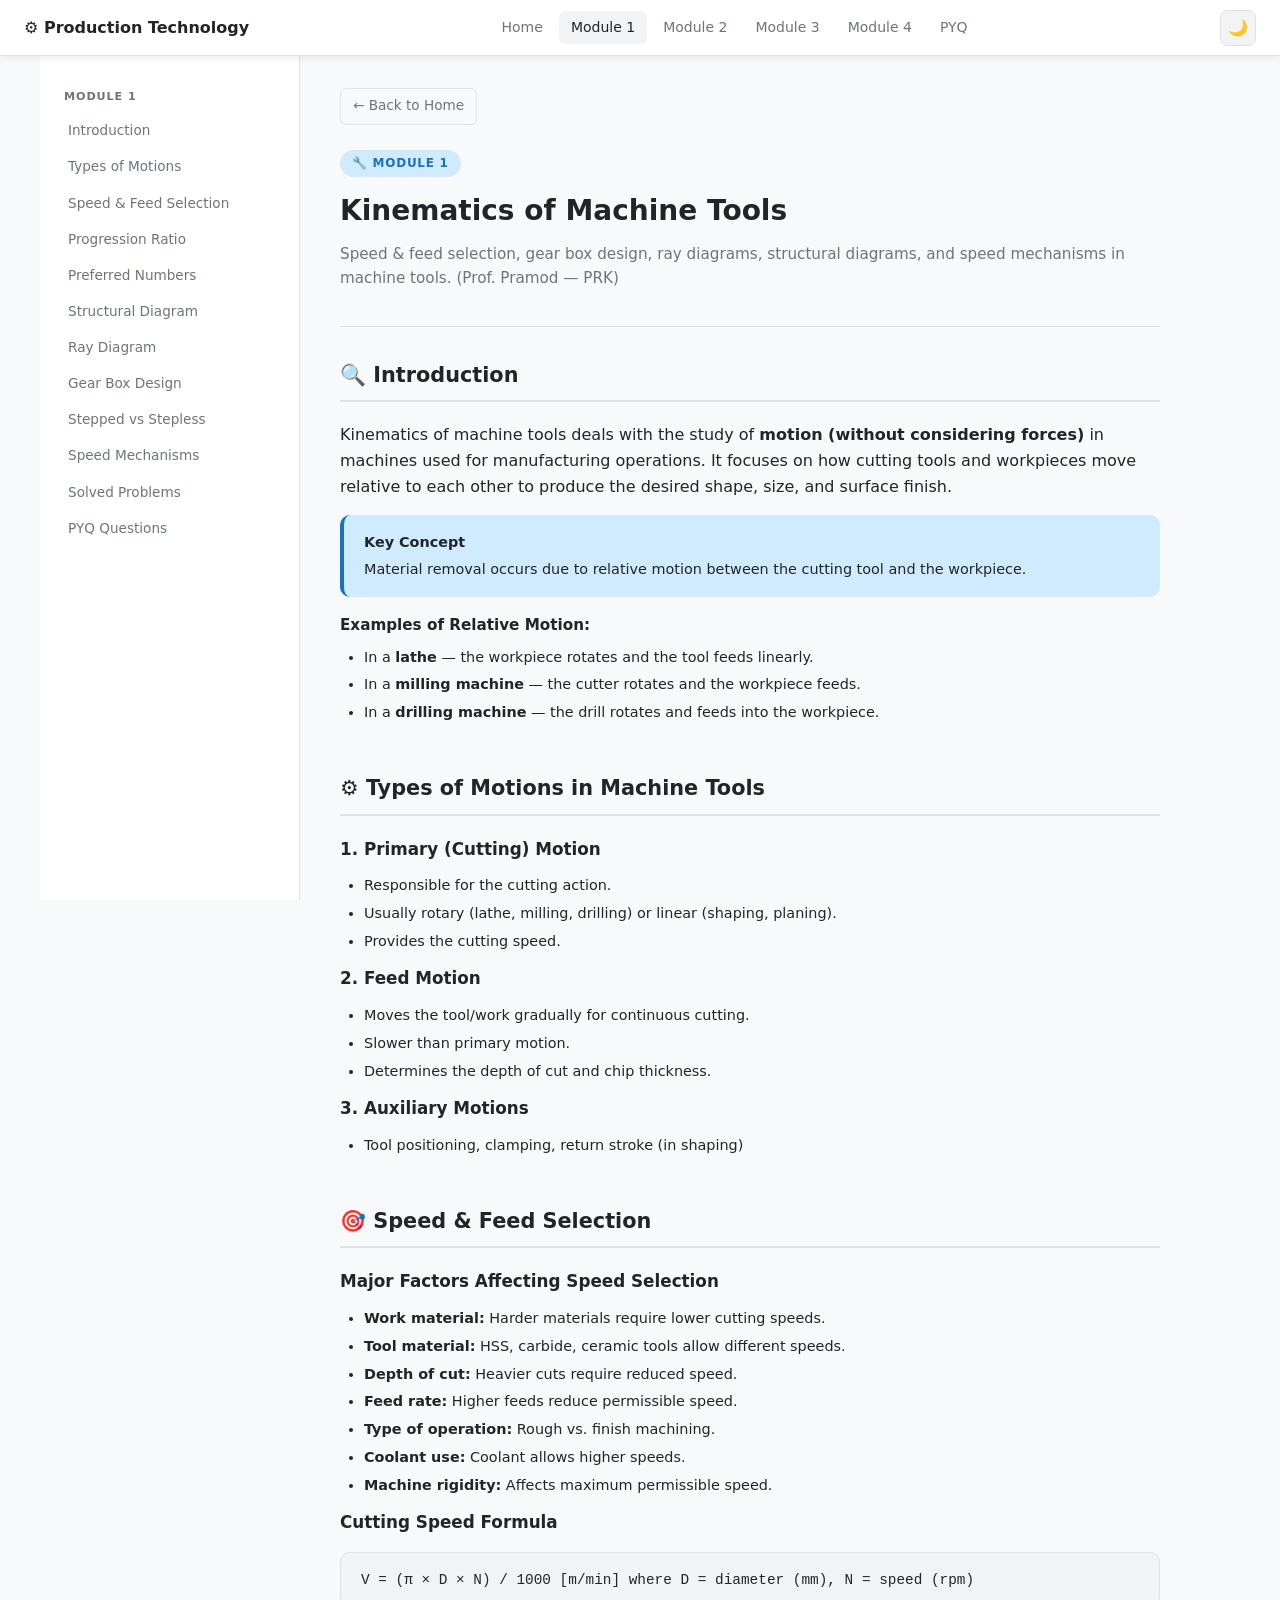
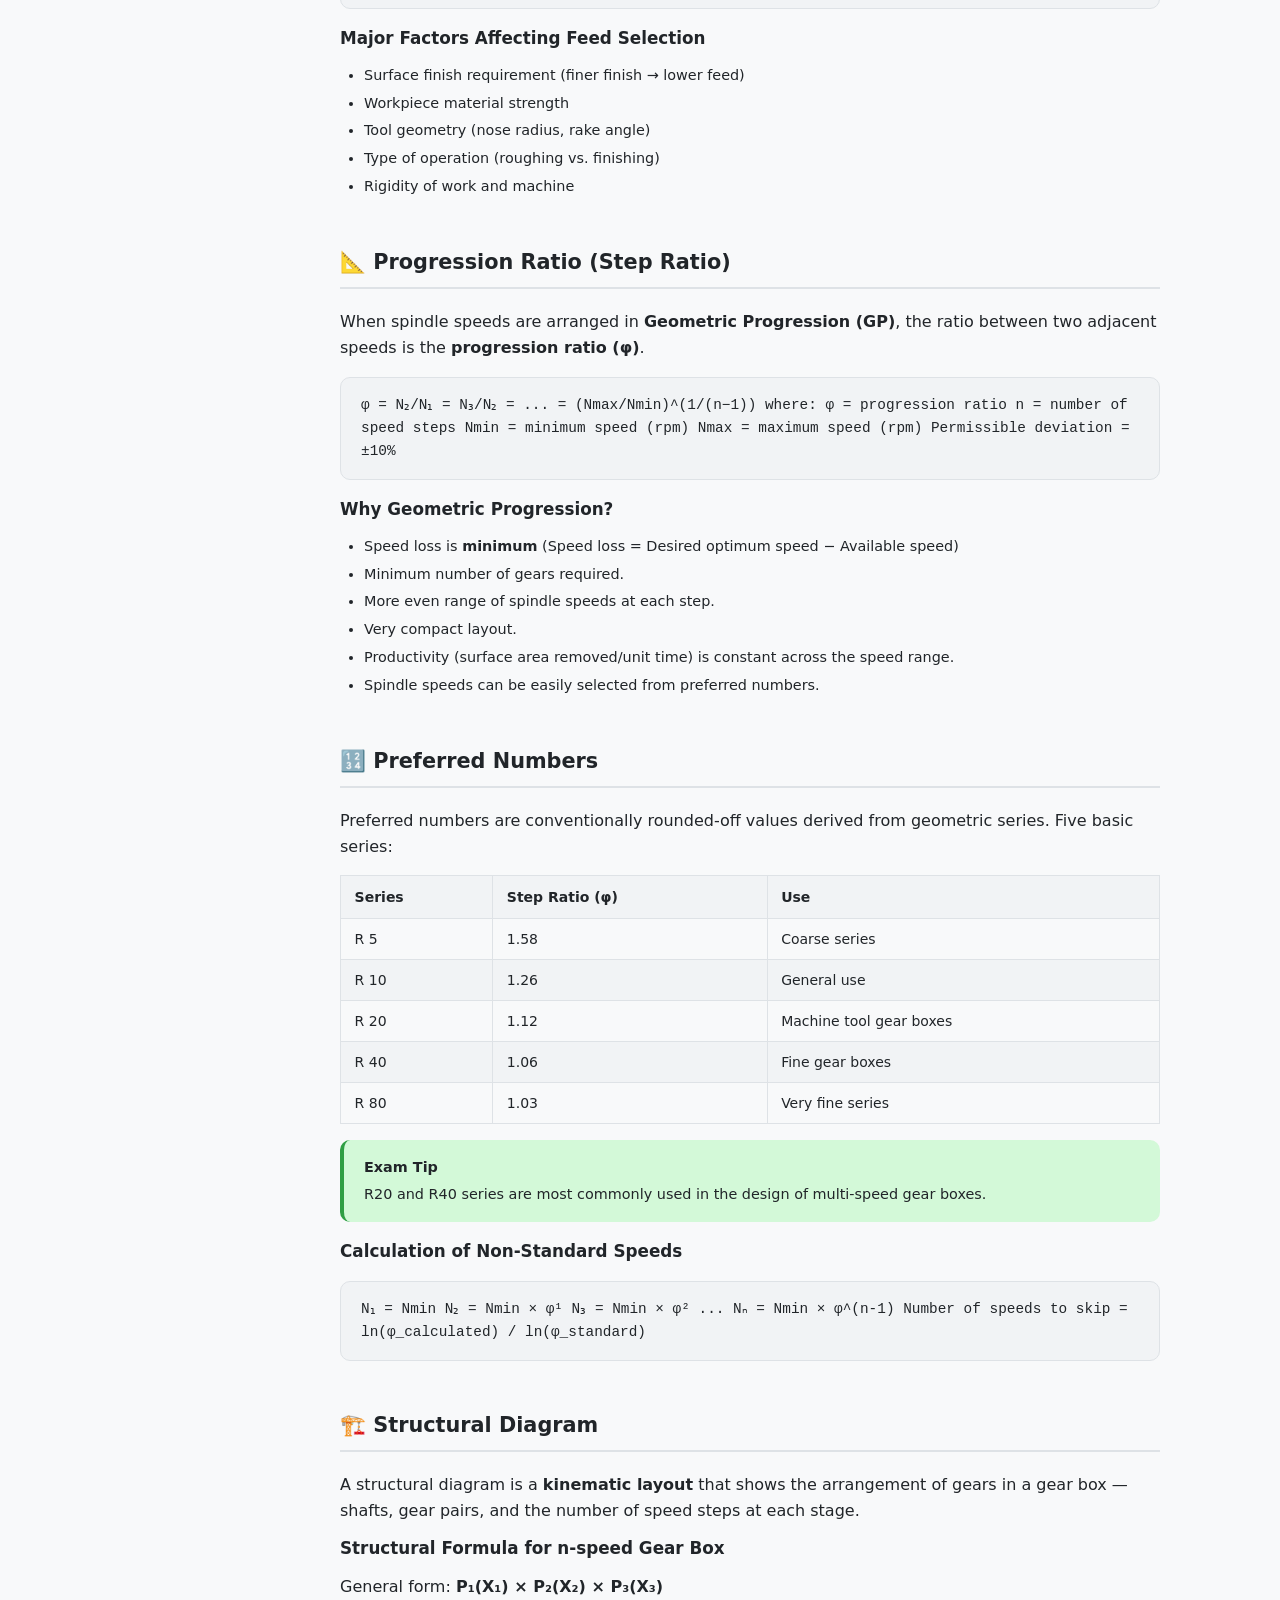
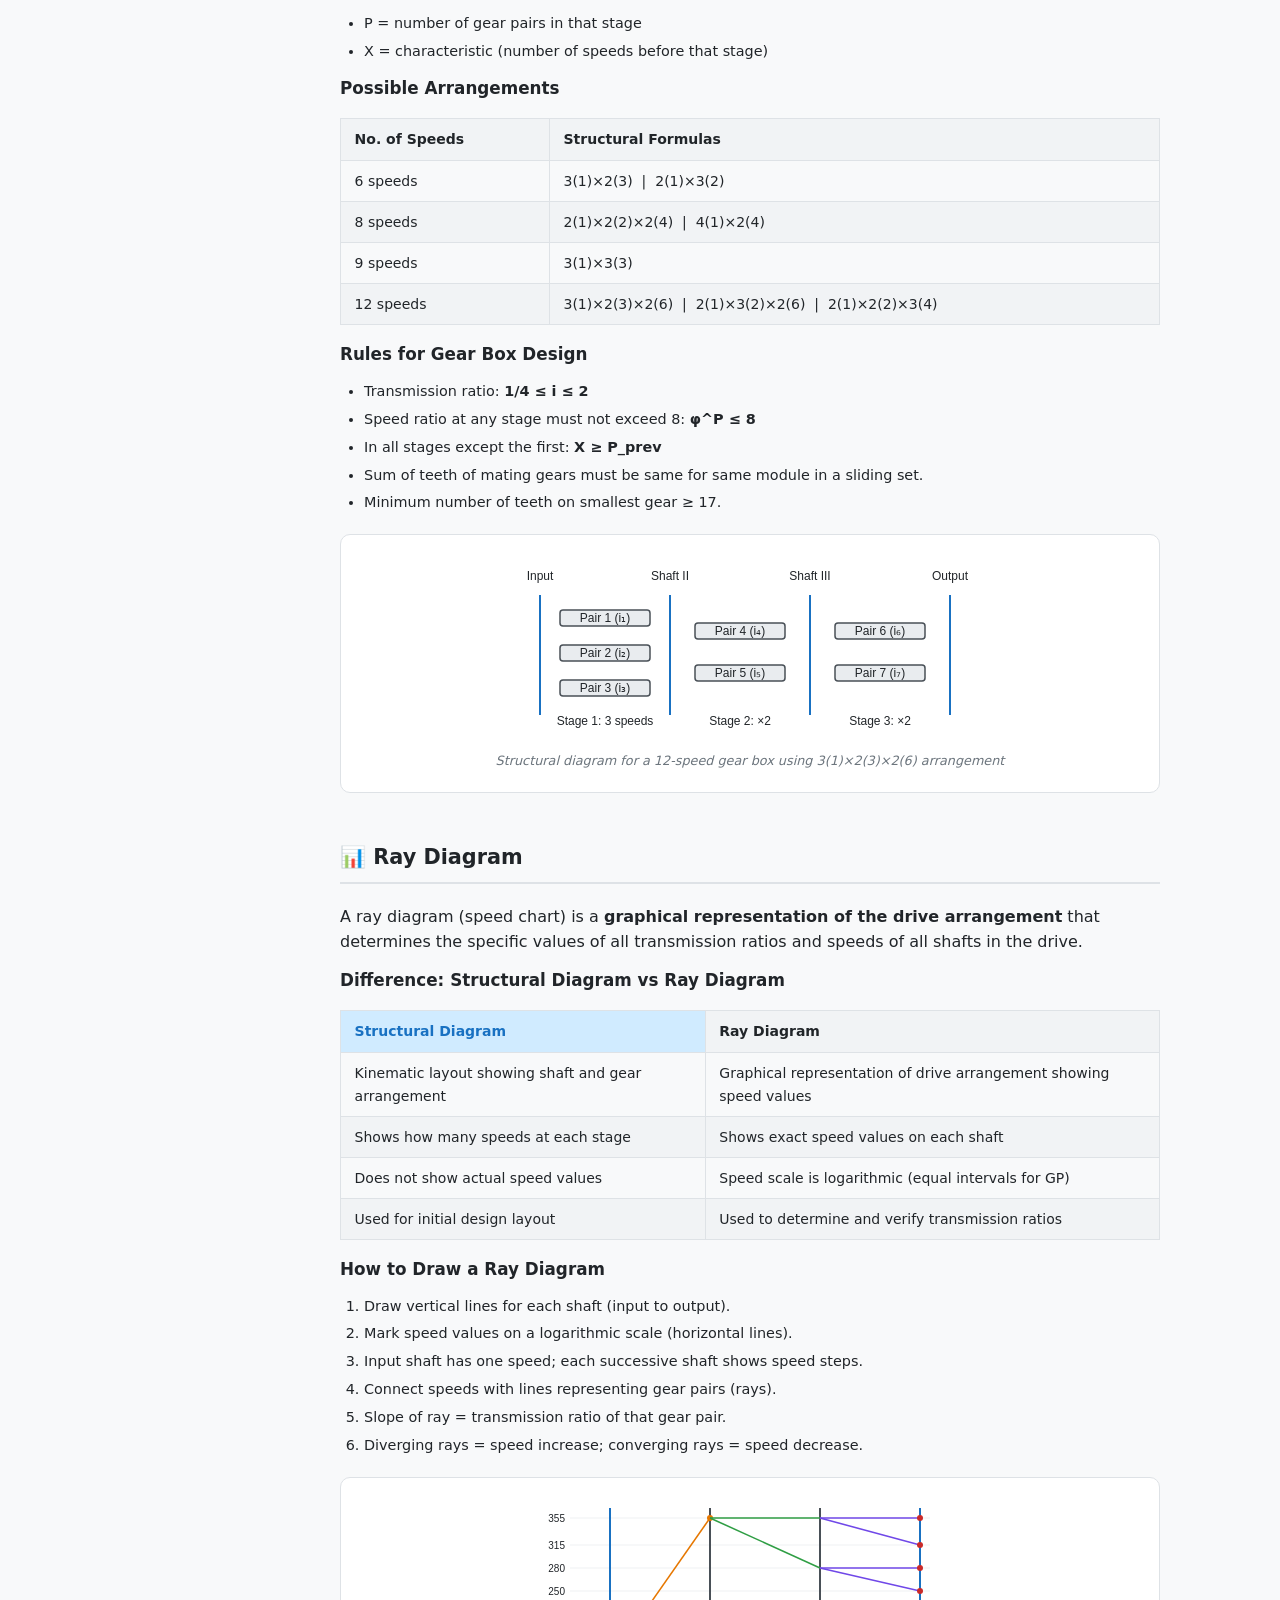
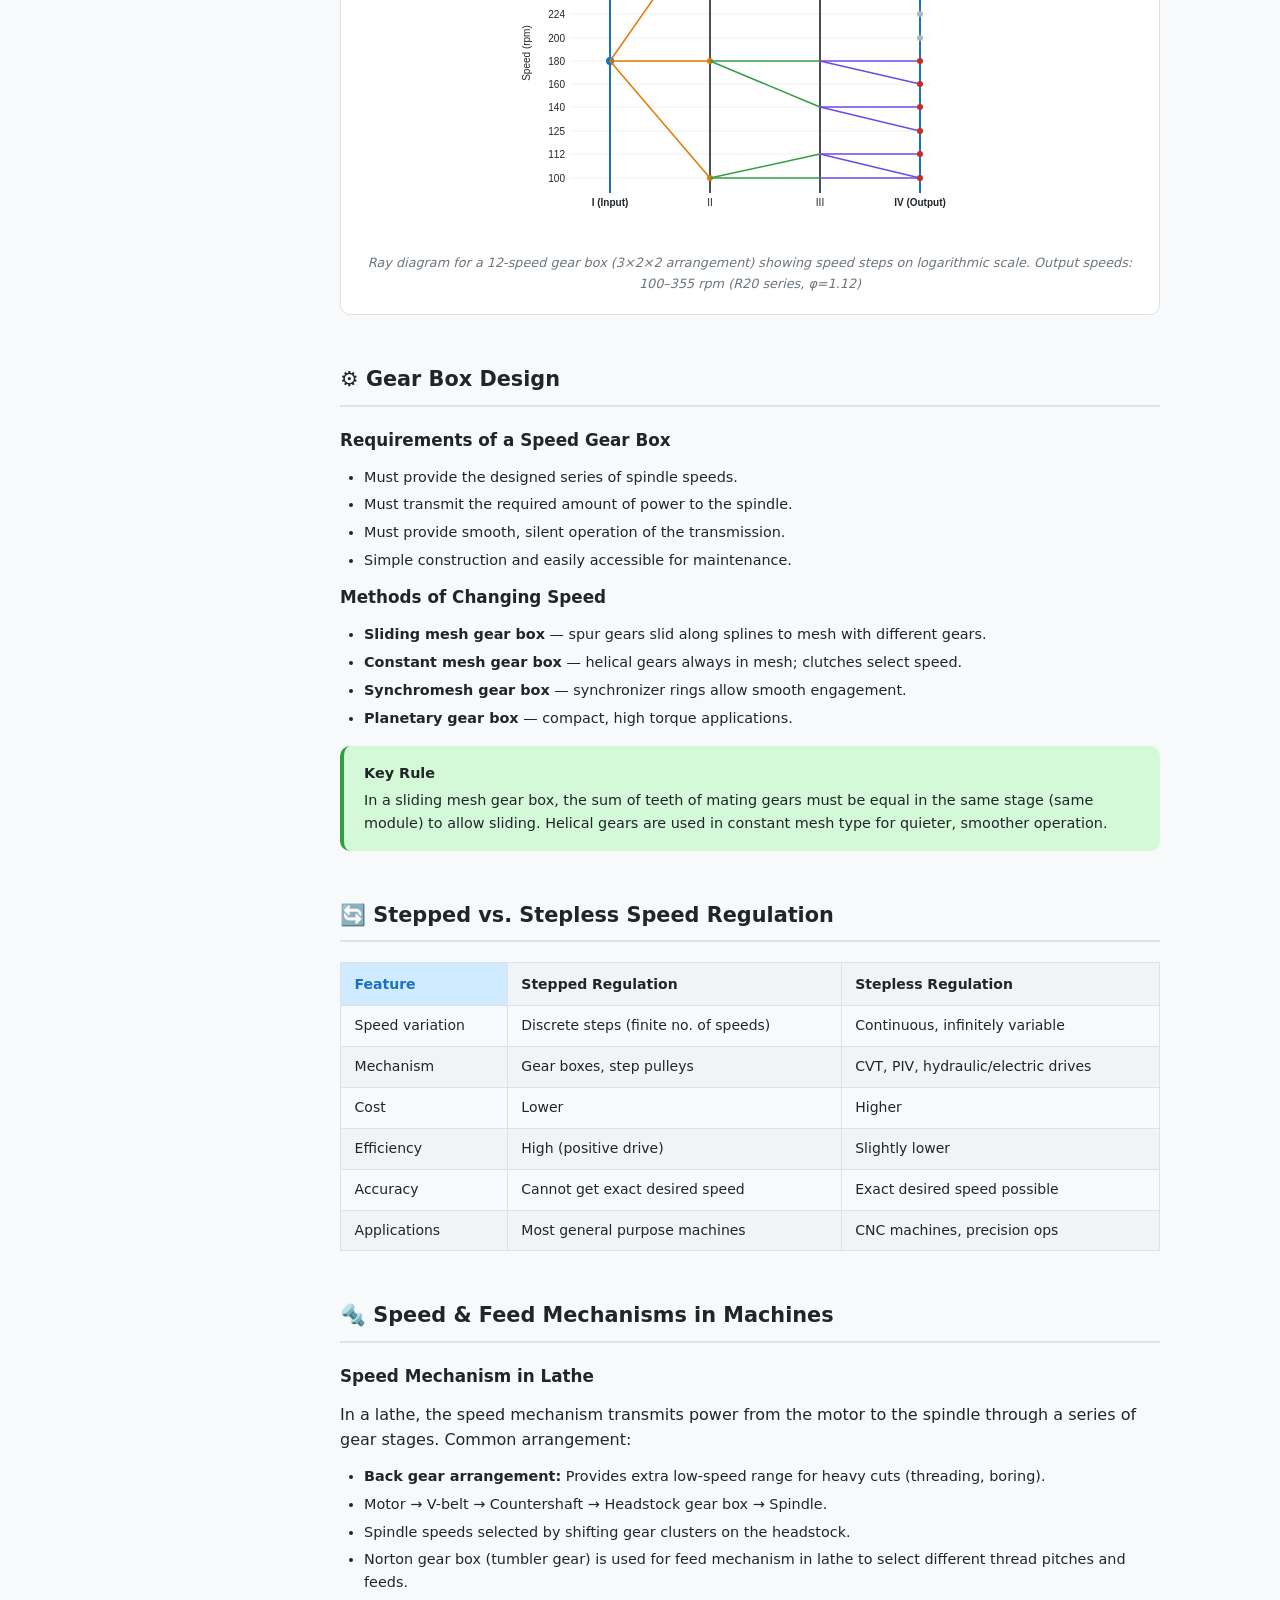
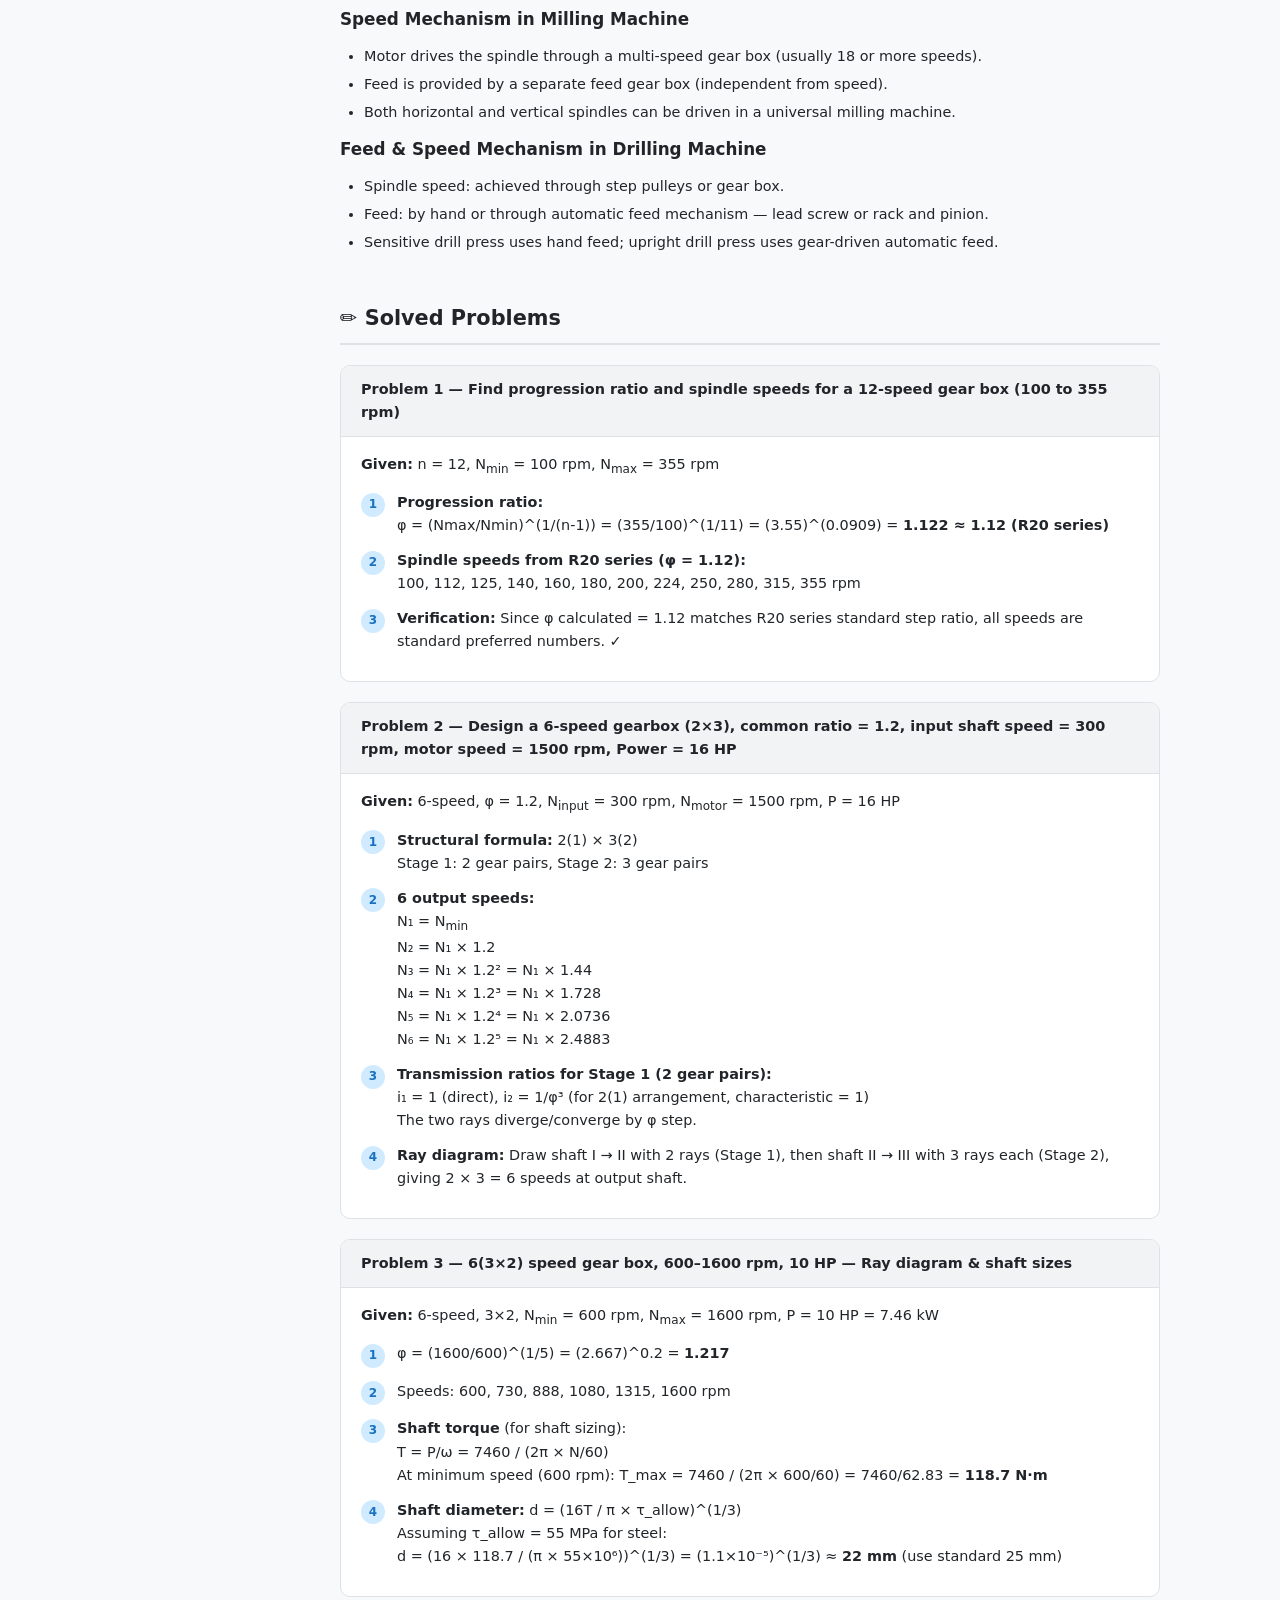
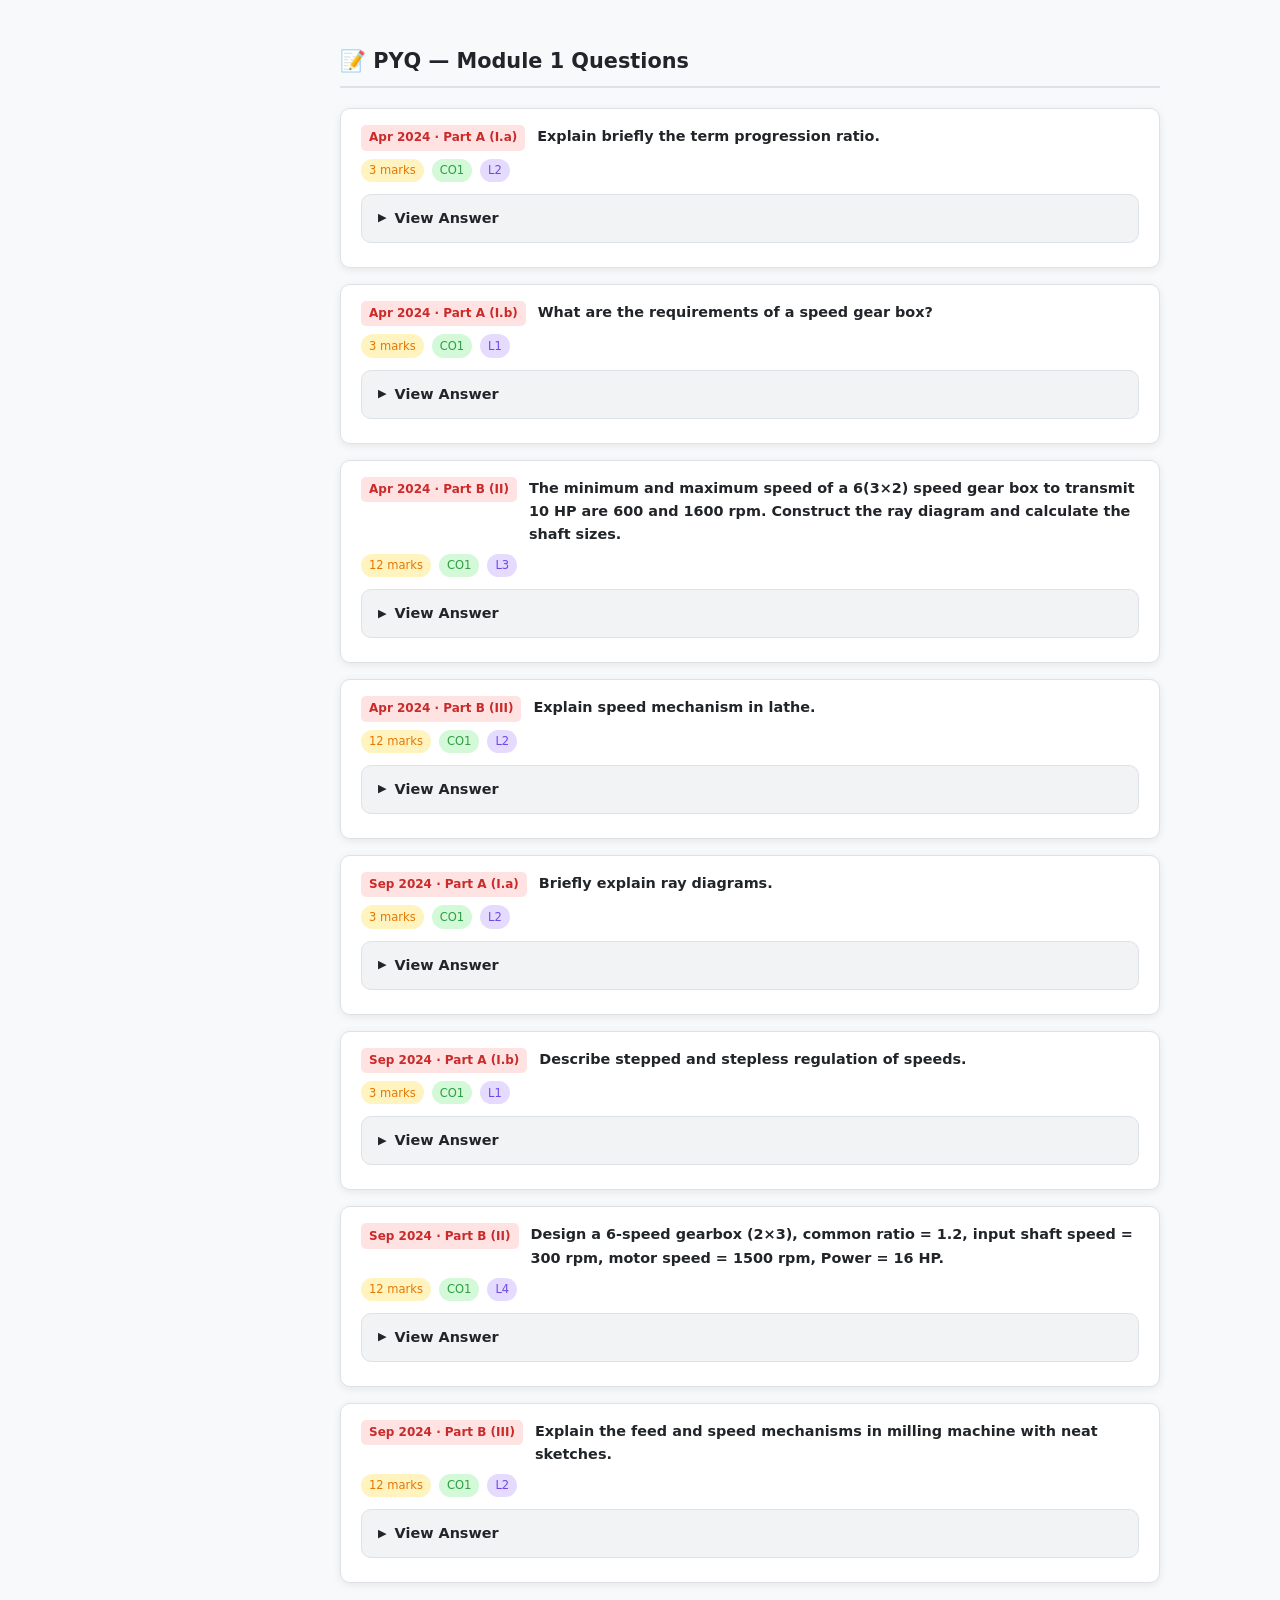
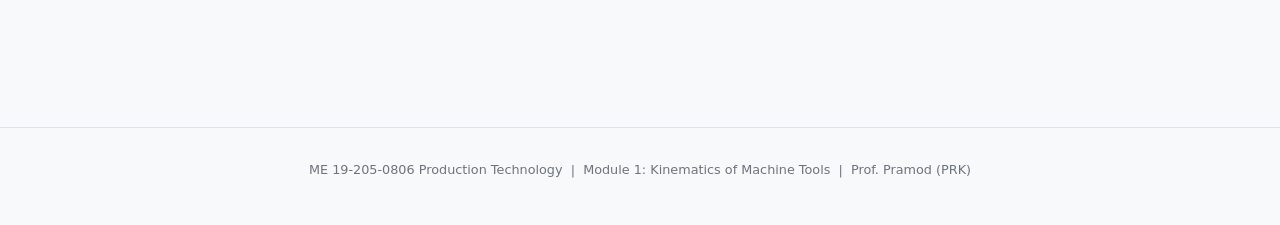
==== module1.html @ dffdad66 "Add Production Technology study website Static multi-page study website for ME 19-205-0806 (2019 Sch" ====
<!DOCTYPE html>
<html lang="en">
<head>
<meta charset="UTF-8">
<meta name="viewport" content="width=device-width, initial-scale=1.0">
<title>Module 1 — Kinematics of Machine Tools</title>
<link rel="stylesheet" href="style.css">
</head>
<body>
<nav class="topnav">
  <div class="topnav-brand">⚙️ Production Technology</div>
  <div class="topnav-links">
    <a href="index.html">Home</a>
    <a href="module1.html" class="active">Module 1</a>
    <a href="module2.html">Module 2</a>
    <a href="module3.html">Module 3</a>
    <a href="module4.html">Module 4</a>
    <a href="pyq.html">PYQ</a>
  </div>
  <button class="theme-btn" id="theme-btn">🌙</button>
</nav>

<div class="module-layout">
<nav class="sidebar">
  <div class="sidebar-section">
    <div class="sidebar-title">Module 1</div>
    <a href="#intro">Introduction</a>
    <a href="#motions">Types of Motions</a>
    <a href="#speed-feed">Speed & Feed Selection</a>
    <a href="#progression">Progression Ratio</a>
    <a href="#preferred-numbers">Preferred Numbers</a>
    <a href="#structural-diagram">Structural Diagram</a>
    <a href="#ray-diagram">Ray Diagram</a>
    <a href="#gearbox-design">Gear Box Design</a>
    <a href="#stepped-stepless">Stepped vs Stepless</a>
    <a href="#mechanisms">Speed Mechanisms</a>
    <a href="#solved">Solved Problems</a>
    <a href="#pyq">PYQ Questions</a>
  </div>
</nav>

<main class="content">
  <a href="index.html" class="back-btn">← Back to Home</a>

  <div class="page-header">
    <div class="module-badge mod1-badge">🔧 Module 1</div>
    <h1>Kinematics of Machine Tools</h1>
    <p>Speed & feed selection, gear box design, ray diagrams, structural diagrams, and speed mechanisms in machine tools. (Prof. Pramod — PRK)</p>
  </div>

  <!-- ── INTRO ── -->
  <section class="section" id="intro">
    <h2 class="section-title">🔍 Introduction</h2>
    <div class="subsection">
      <p>Kinematics of machine tools deals with the study of <strong>motion (without considering forces)</strong> in machines used for manufacturing operations. It focuses on how cutting tools and workpieces move relative to each other to produce the desired shape, size, and surface finish.</p>
      <div class="callout callout-info">
        <strong>Key Concept</strong>
        Material removal occurs due to relative motion between the cutting tool and the workpiece.
      </div>
      <h4>Examples of Relative Motion:</h4>
      <ul>
        <li>In a <strong>lathe</strong> — the workpiece rotates and the tool feeds linearly.</li>
        <li>In a <strong>milling machine</strong> — the cutter rotates and the workpiece feeds.</li>
        <li>In a <strong>drilling machine</strong> — the drill rotates and feeds into the workpiece.</li>
      </ul>
    </div>
  </section>

  <!-- ── TYPES OF MOTIONS ── -->
  <section class="section" id="motions">
    <h2 class="section-title">⚙️ Types of Motions in Machine Tools</h2>
    <div class="subsection">
      <h3>1. Primary (Cutting) Motion</h3>
      <ul>
        <li>Responsible for the cutting action.</li>
        <li>Usually rotary (lathe, milling, drilling) or linear (shaping, planing).</li>
        <li>Provides the cutting speed.</li>
      </ul>
      <h3>2. Feed Motion</h3>
      <ul>
        <li>Moves the tool/work gradually for continuous cutting.</li>
        <li>Slower than primary motion.</li>
        <li>Determines the depth of cut and chip thickness.</li>
      </ul>
      <h3>3. Auxiliary Motions</h3>
      <ul>
        <li>Tool positioning, clamping, return stroke (in shaping)</li>
      </ul>
    </div>
  </section>

  <!-- ── SPEED & FEED SELECTION ── -->
  <section class="section" id="speed-feed">
    <h2 class="section-title">🎯 Speed & Feed Selection</h2>
    <div class="subsection">
      <h3>Major Factors Affecting Speed Selection</h3>
      <ul>
        <li><strong>Work material:</strong> Harder materials require lower cutting speeds.</li>
        <li><strong>Tool material:</strong> HSS, carbide, ceramic tools allow different speeds.</li>
        <li><strong>Depth of cut:</strong> Heavier cuts require reduced speed.</li>
        <li><strong>Feed rate:</strong> Higher feeds reduce permissible speed.</li>
        <li><strong>Type of operation:</strong> Rough vs. finish machining.</li>
        <li><strong>Coolant use:</strong> Coolant allows higher speeds.</li>
        <li><strong>Machine rigidity:</strong> Affects maximum permissible speed.</li>
      </ul>
      <h3>Cutting Speed Formula</h3>
      <div class="formula-box">
        V = (π × D × N) / 1000  [m/min]
        where D = diameter (mm), N = speed (rpm)
      </div>
      <h3>Major Factors Affecting Feed Selection</h3>
      <ul>
        <li>Surface finish requirement (finer finish → lower feed)</li>
        <li>Workpiece material strength</li>
        <li>Tool geometry (nose radius, rake angle)</li>
        <li>Type of operation (roughing vs. finishing)</li>
        <li>Rigidity of work and machine</li>
      </ul>
    </div>
  </section>

  <!-- ── PROGRESSION RATIO ── -->
  <section class="section" id="progression">
    <h2 class="section-title">📐 Progression Ratio (Step Ratio)</h2>
    <div class="subsection">
      <p>When spindle speeds are arranged in <strong>Geometric Progression (GP)</strong>, the ratio between two adjacent speeds is the <strong>progression ratio (φ)</strong>.</p>
      <div class="formula-box">
        φ = N₂/N₁ = N₃/N₂ = ... = (Nmax/Nmin)^(1/(n−1))

        where:
          φ = progression ratio
          n = number of speed steps
          Nmin = minimum speed (rpm)
          Nmax = maximum speed (rpm)

        Permissible deviation = ±10%
      </div>
      <h3>Why Geometric Progression?</h3>
      <ul>
        <li>Speed loss is <strong>minimum</strong> (Speed loss = Desired optimum speed − Available speed)</li>
        <li>Minimum number of gears required.</li>
        <li>More even range of spindle speeds at each step.</li>
        <li>Very compact layout.</li>
        <li>Productivity (surface area removed/unit time) is constant across the speed range.</li>
        <li>Spindle speeds can be easily selected from preferred numbers.</li>
      </ul>
    </div>
  </section>

  <!-- ── PREFERRED NUMBERS ── -->
  <section class="section" id="preferred-numbers">
    <h2 class="section-title">🔢 Preferred Numbers</h2>
    <div class="subsection">
      <p>Preferred numbers are conventionally rounded-off values derived from geometric series. Five basic series:</p>
      <div class="table-wrap">
        <table>
          <thead><tr><th>Series</th><th>Step Ratio (φ)</th><th>Use</th></tr></thead>
          <tbody>
            <tr><td>R 5</td><td>1.58</td><td>Coarse series</td></tr>
            <tr><td>R 10</td><td>1.26</td><td>General use</td></tr>
            <tr><td>R 20</td><td>1.12</td><td>Machine tool gear boxes</td></tr>
            <tr><td>R 40</td><td>1.06</td><td>Fine gear boxes</td></tr>
            <tr><td>R 80</td><td>1.03</td><td>Very fine series</td></tr>
          </tbody>
        </table>
      </div>
      <div class="callout callout-tip">
        <strong>Exam Tip</strong>
        R20 and R40 series are most commonly used in the design of multi-speed gear boxes.
      </div>
      <h3>Calculation of Non-Standard Speeds</h3>
      <div class="formula-box">
        N₁ = Nmin
        N₂ = Nmin × φ¹
        N₃ = Nmin × φ²
        ...
        Nₙ = Nmin × φ^(n-1)

        Number of speeds to skip = ln(φ_calculated) / ln(φ_standard)
      </div>
    </div>
  </section>

  <!-- ── STRUCTURAL DIAGRAM ── -->
  <section class="section" id="structural-diagram">
    <h2 class="section-title">🏗️ Structural Diagram</h2>
    <div class="subsection">
      <p>A structural diagram is a <strong>kinematic layout</strong> that shows the arrangement of gears in a gear box — shafts, gear pairs, and the number of speed steps at each stage.</p>
      <h3>Structural Formula for n-speed Gear Box</h3>
      <p>General form: <strong>P₁(X₁) × P₂(X₂) × P₃(X₃)</strong></p>
      <ul>
        <li>P = number of gear pairs in that stage</li>
        <li>X = characteristic (number of speeds before that stage)</li>
      </ul>
      <h3>Possible Arrangements</h3>
      <div class="table-wrap">
        <table>
          <thead><tr><th>No. of Speeds</th><th>Structural Formulas</th></tr></thead>
          <tbody>
            <tr><td>6 speeds</td><td>3(1)×2(3) &nbsp;|&nbsp; 2(1)×3(2)</td></tr>
            <tr><td>8 speeds</td><td>2(1)×2(2)×2(4) &nbsp;|&nbsp; 4(1)×2(4)</td></tr>
            <tr><td>9 speeds</td><td>3(1)×3(3)</td></tr>
            <tr><td>12 speeds</td><td>3(1)×2(3)×2(6) &nbsp;|&nbsp; 2(1)×3(2)×2(6) &nbsp;|&nbsp; 2(1)×2(2)×3(4)</td></tr>
          </tbody>
        </table>
      </div>
      <h3>Rules for Gear Box Design</h3>
      <ul>
        <li>Transmission ratio: <strong>1/4 ≤ i ≤ 2</strong></li>
        <li>Speed ratio at any stage must not exceed 8: <strong>φ^P ≤ 8</strong></li>
        <li>In all stages except the first: <strong>X ≥ P_prev</strong></li>
        <li>Sum of teeth of mating gears must be same for same module in a sliding set.</li>
        <li>Minimum number of teeth on smallest gear ≥ 17.</li>
      </ul>
      <div class="diagram-wrap">
        <svg width="520" height="180" viewBox="0 0 520 180" xmlns="http://www.w3.org/2000/svg">
          <!-- Structural diagram for 12-speed (3x2x2) -->
          <style>
            .sd { font-family: sans-serif; font-size: 12px; }
            .shaft { stroke: #1971c2; stroke-width: 2; }
            .gear { stroke: #495057; stroke-width: 1.5; fill: #e9ecef; }
            [data-theme="dark"] .gear { fill: #373a40; }
          </style>
          <!-- Shaft lines -->
          <line x1="50" y1="40" x2="50" y2="160" class="shaft"/>
          <line x1="180" y1="40" x2="180" y2="160" class="shaft"/>
          <line x1="320" y1="40" x2="320" y2="160" class="shaft"/>
          <line x1="460" y1="40" x2="460" y2="160" class="shaft"/>
          <!-- Shaft labels -->
          <text x="50" y="25" text-anchor="middle" class="sd" fill="#1971c2">Input</text>
          <text x="180" y="25" text-anchor="middle" class="sd">Shaft II</text>
          <text x="320" y="25" text-anchor="middle" class="sd">Shaft III</text>
          <text x="460" y="25" text-anchor="middle" class="sd" fill="#1971c2">Output</text>
          <!-- Stage 1: 3 pairs (shaft I to II) -->
          <rect x="70" y="55" width="90" height="16" rx="3" class="gear"/>
          <text x="115" y="67" text-anchor="middle" class="sd" fill="#495057">Pair 1 (i₁)</text>
          <rect x="70" y="90" width="90" height="16" rx="3" class="gear"/>
          <text x="115" y="102" text-anchor="middle" class="sd" fill="#495057">Pair 2 (i₂)</text>
          <rect x="70" y="125" width="90" height="16" rx="3" class="gear"/>
          <text x="115" y="137" text-anchor="middle" class="sd" fill="#495057">Pair 3 (i₃)</text>
          <text x="115" y="170" text-anchor="middle" class="sd" fill="#2f9e44">Stage 1: 3 speeds</text>
          <!-- Stage 2: 2 pairs (shaft II to III) -->
          <rect x="205" y="68" width="90" height="16" rx="3" class="gear"/>
          <text x="250" y="80" text-anchor="middle" class="sd" fill="#495057">Pair 4 (i₄)</text>
          <rect x="205" y="110" width="90" height="16" rx="3" class="gear"/>
          <text x="250" y="122" text-anchor="middle" class="sd" fill="#495057">Pair 5 (i₅)</text>
          <text x="250" y="170" text-anchor="middle" class="sd" fill="#2f9e44">Stage 2: ×2</text>
          <!-- Stage 3: 2 pairs (shaft III to IV) -->
          <rect x="345" y="68" width="90" height="16" rx="3" class="gear"/>
          <text x="390" y="80" text-anchor="middle" class="sd" fill="#495057">Pair 6 (i₆)</text>
          <rect x="345" y="110" width="90" height="16" rx="3" class="gear"/>
          <text x="390" y="122" text-anchor="middle" class="sd" fill="#495057">Pair 7 (i₇)</text>
          <text x="390" y="170" text-anchor="middle" class="sd" fill="#2f9e44">Stage 3: ×2</text>
        </svg>
        <figcaption>Structural diagram for a 12-speed gear box using 3(1)×2(3)×2(6) arrangement</figcaption>
      </div>
    </div>
  </section>

  <!-- ── RAY DIAGRAM ── -->
  <section class="section" id="ray-diagram">
    <h2 class="section-title">📊 Ray Diagram</h2>
    <div class="subsection">
      <p>A ray diagram (speed chart) is a <strong>graphical representation of the drive arrangement</strong> that determines the specific values of all transmission ratios and speeds of all shafts in the drive.</p>
      <h3>Difference: Structural Diagram vs Ray Diagram</h3>
      <div class="table-wrap">
        <table class="compare-table">
          <thead><tr><th>Structural Diagram</th><th>Ray Diagram</th></tr></thead>
          <tbody>
            <tr><td>Kinematic layout showing shaft and gear arrangement</td><td>Graphical representation of drive arrangement showing speed values</td></tr>
            <tr><td>Shows how many speeds at each stage</td><td>Shows exact speed values on each shaft</td></tr>
            <tr><td>Does not show actual speed values</td><td>Speed scale is logarithmic (equal intervals for GP)</td></tr>
            <tr><td>Used for initial design layout</td><td>Used to determine and verify transmission ratios</td></tr>
          </tbody>
        </table>
      </div>
      <h3>How to Draw a Ray Diagram</h3>
      <ol>
        <li>Draw vertical lines for each shaft (input to output).</li>
        <li>Mark speed values on a logarithmic scale (horizontal lines).</li>
        <li>Input shaft has one speed; each successive shaft shows speed steps.</li>
        <li>Connect speeds with lines representing gear pairs (rays).</li>
        <li>Slope of ray = transmission ratio of that gear pair.</li>
        <li>Diverging rays = speed increase; converging rays = speed decrease.</li>
      </ol>
      <div class="diagram-wrap">
        <!-- Ray Diagram for 12-speed gear box: 3x2x2 arrangement -->
        <svg width="500" height="340" viewBox="0 0 500 340" xmlns="http://www.w3.org/2000/svg">
          <style>.rd { font-family: sans-serif; font-size: 10px; }</style>
          <!-- Speed grid lines (log scale: 12 speeds) -->
          <!-- Y positions for speeds: 100,112,125,140,160,180,200,224,250,280,315,355 rpm -->
          <!-- Map them: y=300 (100rpm) to y=20 (355rpm), 12 lines -->
          <line x1="70" y1="20" x2="430" y2="20" stroke="#dee2e6" stroke-width="0.5"/>
          <line x1="70" y1="47" x2="430" y2="47" stroke="#dee2e6" stroke-width="0.5"/>
          <line x1="70" y1="70" x2="430" y2="70" stroke="#dee2e6" stroke-width="0.5"/>
          <line x1="70" y1="93" x2="430" y2="93" stroke="#dee2e6" stroke-width="0.5"/>
          <line x1="70" y1="116" x2="430" y2="116" stroke="#dee2e6" stroke-width="0.5"/>
          <line x1="70" y1="140" x2="430" y2="140" stroke="#dee2e6" stroke-width="0.5"/>
          <line x1="70" y1="163" x2="430" y2="163" stroke="#dee2e6" stroke-width="0.5"/>
          <line x1="70" y1="186" x2="430" y2="186" stroke="#dee2e6" stroke-width="0.5"/>
          <line x1="70" y1="209" x2="430" y2="209" stroke="#dee2e6" stroke-width="0.5"/>
          <line x1="70" y1="233" x2="430" y2="233" stroke="#dee2e6" stroke-width="0.5"/>
          <line x1="70" y1="256" x2="430" y2="256" stroke="#dee2e6" stroke-width="0.5"/>
          <line x1="70" y1="280" x2="430" y2="280" stroke="#dee2e6" stroke-width="0.5"/>
          <!-- Speed labels -->
          <text x="65" y="24" text-anchor="end" class="rd" fill="#6c757d">355</text>
          <text x="65" y="51" text-anchor="end" class="rd" fill="#6c757d">315</text>
          <text x="65" y="74" text-anchor="end" class="rd" fill="#6c757d">280</text>
          <text x="65" y="97" text-anchor="end" class="rd" fill="#6c757d">250</text>
          <text x="65" y="120" text-anchor="end" class="rd" fill="#6c757d">224</text>
          <text x="65" y="144" text-anchor="end" class="rd" fill="#6c757d">200</text>
          <text x="65" y="167" text-anchor="end" class="rd" fill="#6c757d">180</text>
          <text x="65" y="190" text-anchor="end" class="rd" fill="#6c757d">160</text>
          <text x="65" y="213" text-anchor="end" class="rd" fill="#6c757d">140</text>
          <text x="65" y="237" text-anchor="end" class="rd" fill="#6c757d">125</text>
          <text x="65" y="260" text-anchor="end" class="rd" fill="#6c757d">112</text>
          <text x="65" y="284" text-anchor="end" class="rd" fill="#6c757d">100</text>
          <!-- Shaft vertical lines -->
          <line x1="110" y1="10" x2="110" y2="295" stroke="#1971c2" stroke-width="2"/>
          <line x1="210" y1="10" x2="210" y2="295" stroke="#495057" stroke-width="2"/>
          <line x1="320" y1="10" x2="320" y2="295" stroke="#495057" stroke-width="2"/>
          <line x1="420" y1="10" x2="420" y2="295" stroke="#1971c2" stroke-width="2"/>
          <!-- Shaft labels -->
          <text x="110" y="308" text-anchor="middle" class="rd" fill="#1971c2" font-weight="bold">I (Input)</text>
          <text x="210" y="308" text-anchor="middle" class="rd">II</text>
          <text x="320" y="308" text-anchor="middle" class="rd">III</text>
          <text x="420" y="308" text-anchor="middle" class="rd" fill="#1971c2" font-weight="bold">IV (Output)</text>
          <!-- Input speed at shaft I = 1500 rpm approx: use y=163 as input -->
          <circle cx="110" cy="163" r="4" fill="#1971c2"/>
          <!-- Stage 1: 3 rays from shaft I to II  -->
          <!-- i1: goes to speed 355 (y=20) -->
          <line x1="110" y1="163" x2="210" y2="20" stroke="#e67700" stroke-width="1.5"/>
          <!-- i2: goes to speed 180 (y=163) same speed -->
          <line x1="110" y1="163" x2="210" y2="163" stroke="#e67700" stroke-width="1.5"/>
          <!-- i3: goes to speed 100 (y=280) -->
          <line x1="110" y1="163" x2="210" y2="280" stroke="#e67700" stroke-width="1.5"/>
          <circle cx="210" cy="20" r="3" fill="#e67700"/>
          <circle cx="210" cy="163" r="3" fill="#e67700"/>
          <circle cx="210" cy="280" r="3" fill="#e67700"/>
          <!-- Stage 2: 2 rays from each of 3 shaft II speeds to shaft III -->
          <line x1="210" y1="20" x2="320" y2="20" stroke="#2f9e44" stroke-width="1.5"/>
          <line x1="210" y1="20" x2="320" y2="70" stroke="#2f9e44" stroke-width="1.5"/>
          <line x1="210" y1="163" x2="320" y2="163" stroke="#2f9e44" stroke-width="1.5"/>
          <line x1="210" y1="163" x2="320" y2="209" stroke="#2f9e44" stroke-width="1.5"/>
          <line x1="210" y1="280" x2="320" y2="256" stroke="#2f9e44" stroke-width="1.5"/>
          <line x1="210" y1="280" x2="320" y2="280" stroke="#2f9e44" stroke-width="1.5"/>
          <!-- Stage 3: 2 rays from each of 6 shaft III speeds to shaft IV -->
          <line x1="320" y1="20" x2="420" y2="20" stroke="#7048e8" stroke-width="1.5"/>
          <line x1="320" y1="20" x2="420" y2="47" stroke="#7048e8" stroke-width="1.5"/>
          <line x1="320" y1="70" x2="420" y2="70" stroke="#7048e8" stroke-width="1.5"/>
          <line x1="320" y1="70" x2="420" y2="93" stroke="#7048e8" stroke-width="1.5"/>
          <line x1="320" y1="163" x2="420" y2="163" stroke="#7048e8" stroke-width="1.5"/>
          <line x1="320" y1="163" x2="420" y2="186" stroke="#7048e8" stroke-width="1.5"/>
          <line x1="320" y1="209" x2="420" y2="209" stroke="#7048e8" stroke-width="1.5"/>
          <line x1="320" y1="209" x2="420" y2="233" stroke="#7048e8" stroke-width="1.5"/>
          <line x1="320" y1="256" x2="420" y2="256" stroke="#7048e8" stroke-width="1.5"/>
          <line x1="320" y1="256" x2="420" y2="280" stroke="#7048e8" stroke-width="1.5"/>
          <line x1="320" y1="280" x2="420" y2="280" stroke="#7048e8" stroke-width="1.5"/>
          <!-- Output shaft dots -->
          <circle cx="420" cy="20" r="3" fill="#c92a2a"/>
          <circle cx="420" cy="47" r="3" fill="#c92a2a"/>
          <circle cx="420" cy="70" r="3" fill="#c92a2a"/>
          <circle cx="420" cy="93" r="3" fill="#c92a2a"/>
          <circle cx="420" cy="116" r="3" fill="#adb5bd"/>
          <circle cx="420" cy="140" r="3" fill="#adb5bd"/>
          <circle cx="420" cy="163" r="3" fill="#c92a2a"/>
          <circle cx="420" cy="186" r="3" fill="#c92a2a"/>
          <circle cx="420" cy="209" r="3" fill="#c92a2a"/>
          <circle cx="420" cy="233" r="3" fill="#c92a2a"/>
          <circle cx="420" cy="256" r="3" fill="#c92a2a"/>
          <circle cx="420" cy="280" r="3" fill="#c92a2a"/>
          <!-- Y-axis label -->
          <text x="30" y="155" text-anchor="middle" class="rd" fill="#6c757d" transform="rotate(-90,30,155)">Speed (rpm)</text>
        </svg>
        <figcaption>Ray diagram for a 12-speed gear box (3×2×2 arrangement) showing speed steps on logarithmic scale. Output speeds: 100–355 rpm (R20 series, φ=1.12)</figcaption>
      </div>
    </div>
  </section>

  <!-- ── GEAR BOX DESIGN ── -->
  <section class="section" id="gearbox-design">
    <h2 class="section-title">⚙️ Gear Box Design</h2>
    <div class="subsection">
      <h3>Requirements of a Speed Gear Box</h3>
      <ul>
        <li>Must provide the designed series of spindle speeds.</li>
        <li>Must transmit the required amount of power to the spindle.</li>
        <li>Must provide smooth, silent operation of the transmission.</li>
        <li>Simple construction and easily accessible for maintenance.</li>
      </ul>
      <h3>Methods of Changing Speed</h3>
      <ul>
        <li><strong>Sliding mesh gear box</strong> — spur gears slid along splines to mesh with different gears.</li>
        <li><strong>Constant mesh gear box</strong> — helical gears always in mesh; clutches select speed.</li>
        <li><strong>Synchromesh gear box</strong> — synchronizer rings allow smooth engagement.</li>
        <li><strong>Planetary gear box</strong> — compact, high torque applications.</li>
      </ul>
      <div class="callout callout-tip">
        <strong>Key Rule</strong>
        In a sliding mesh gear box, the sum of teeth of mating gears must be equal in the same stage (same module) to allow sliding. Helical gears are used in constant mesh type for quieter, smoother operation.
      </div>
    </div>
  </section>

  <!-- ── STEPPED vs STEPLESS ── -->
  <section class="section" id="stepped-stepless">
    <h2 class="section-title">🔄 Stepped vs. Stepless Speed Regulation</h2>
    <div class="subsection">
      <div class="table-wrap">
        <table class="compare-table">
          <thead><tr><th>Feature</th><th>Stepped Regulation</th><th>Stepless Regulation</th></tr></thead>
          <tbody>
            <tr><td>Speed variation</td><td>Discrete steps (finite no. of speeds)</td><td>Continuous, infinitely variable</td></tr>
            <tr><td>Mechanism</td><td>Gear boxes, step pulleys</td><td>CVT, PIV, hydraulic/electric drives</td></tr>
            <tr><td>Cost</td><td>Lower</td><td>Higher</td></tr>
            <tr><td>Efficiency</td><td>High (positive drive)</td><td>Slightly lower</td></tr>
            <tr><td>Accuracy</td><td>Cannot get exact desired speed</td><td>Exact desired speed possible</td></tr>
            <tr><td>Applications</td><td>Most general purpose machines</td><td>CNC machines, precision ops</td></tr>
          </tbody>
        </table>
      </div>
    </div>
  </section>

  <!-- ── SPEED MECHANISMS ── -->
  <section class="section" id="mechanisms">
    <h2 class="section-title">🔩 Speed & Feed Mechanisms in Machines</h2>
    <div class="subsection">
      <h3>Speed Mechanism in Lathe</h3>
      <p>In a lathe, the speed mechanism transmits power from the motor to the spindle through a series of gear stages. Common arrangement:</p>
      <ul>
        <li><strong>Back gear arrangement:</strong> Provides extra low-speed range for heavy cuts (threading, boring).</li>
        <li>Motor → V-belt → Countershaft → Headstock gear box → Spindle.</li>
        <li>Spindle speeds selected by shifting gear clusters on the headstock.</li>
        <li>Norton gear box (tumbler gear) is used for feed mechanism in lathe to select different thread pitches and feeds.</li>
      </ul>
      <h3>Speed Mechanism in Milling Machine</h3>
      <ul>
        <li>Motor drives the spindle through a multi-speed gear box (usually 18 or more speeds).</li>
        <li>Feed is provided by a separate feed gear box (independent from speed).</li>
        <li>Both horizontal and vertical spindles can be driven in a universal milling machine.</li>
      </ul>
      <h3>Feed & Speed Mechanism in Drilling Machine</h3>
      <ul>
        <li>Spindle speed: achieved through step pulleys or gear box.</li>
        <li>Feed: by hand or through automatic feed mechanism — lead screw or rack and pinion.</li>
        <li>Sensitive drill press uses hand feed; upright drill press uses gear-driven automatic feed.</li>
      </ul>
    </div>
  </section>

  <!-- ── SOLVED PROBLEMS ── -->
  <section class="section" id="solved">
    <h2 class="section-title">✏️ Solved Problems</h2>

    <div class="solved-problem">
      <div class="solved-problem-head">Problem 1 — Find progression ratio and spindle speeds for a 12-speed gear box (100 to 355 rpm)</div>
      <div class="solved-problem-body">
        <p><strong>Given:</strong> n = 12, N<sub>min</sub> = 100 rpm, N<sub>max</sub> = 355 rpm</p>
        <div class="step"><span class="step-num">1</span><div>
          <strong>Progression ratio:</strong><br>
          φ = (Nmax/Nmin)^(1/(n-1)) = (355/100)^(1/11) = (3.55)^(0.0909) = <strong>1.122 ≈ 1.12 (R20 series)</strong>
        </div></div>
        <div class="step"><span class="step-num">2</span><div>
          <strong>Spindle speeds from R20 series (φ = 1.12):</strong><br>
          100, 112, 125, 140, 160, 180, 200, 224, 250, 280, 315, 355 rpm
        </div></div>
        <div class="step"><span class="step-num">3</span><div>
          <strong>Verification:</strong> Since φ calculated = 1.12 matches R20 series standard step ratio, all speeds are standard preferred numbers. ✓
        </div></div>
      </div>
    </div>

    <div class="solved-problem">
      <div class="solved-problem-head">Problem 2 — Design a 6-speed gearbox (2×3), common ratio = 1.2, input shaft speed = 300 rpm, motor speed = 1500 rpm, Power = 16 HP</div>
      <div class="solved-problem-body">
        <p><strong>Given:</strong> 6-speed, φ = 1.2, N<sub>input</sub> = 300 rpm, N<sub>motor</sub> = 1500 rpm, P = 16 HP</p>
        <div class="step"><span class="step-num">1</span><div>
          <strong>Structural formula:</strong> 2(1) × 3(2)<br>
          Stage 1: 2 gear pairs, Stage 2: 3 gear pairs
        </div></div>
        <div class="step"><span class="step-num">2</span><div>
          <strong>6 output speeds:</strong><br>
          N₁ = N<sub>min</sub><br>
          N₂ = N₁ × 1.2<br>
          N₃ = N₁ × 1.2² = N₁ × 1.44<br>
          N₄ = N₁ × 1.2³ = N₁ × 1.728<br>
          N₅ = N₁ × 1.2⁴ = N₁ × 2.0736<br>
          N₆ = N₁ × 1.2⁵ = N₁ × 2.4883
        </div></div>
        <div class="step"><span class="step-num">3</span><div>
          <strong>Transmission ratios for Stage 1 (2 gear pairs):</strong><br>
          i₁ = 1 (direct), i₂ = 1/φ³ (for 2(1) arrangement, characteristic = 1)<br>
          The two rays diverge/converge by φ step.
        </div></div>
        <div class="step"><span class="step-num">4</span><div>
          <strong>Ray diagram:</strong> Draw shaft I → II with 2 rays (Stage 1), then shaft II → III with 3 rays each (Stage 2), giving 2 × 3 = 6 speeds at output shaft.
        </div></div>
      </div>
    </div>

    <div class="solved-problem">
      <div class="solved-problem-head">Problem 3 — 6(3×2) speed gear box, 600–1600 rpm, 10 HP — Ray diagram & shaft sizes</div>
      <div class="solved-problem-body">
        <p><strong>Given:</strong> 6-speed, 3×2, N<sub>min</sub> = 600 rpm, N<sub>max</sub> = 1600 rpm, P = 10 HP = 7.46 kW</p>
        <div class="step"><span class="step-num">1</span><div>
          φ = (1600/600)^(1/5) = (2.667)^0.2 = <strong>1.217</strong>
        </div></div>
        <div class="step"><span class="step-num">2</span><div>
          Speeds: 600, 730, 888, 1080, 1315, 1600 rpm
        </div></div>
        <div class="step"><span class="step-num">3</span><div>
          <strong>Shaft torque</strong> (for shaft sizing):<br>
          T = P/ω = 7460 / (2π × N/60)<br>
          At minimum speed (600 rpm): T_max = 7460 / (2π × 600/60) = 7460/62.83 = <strong>118.7 N·m</strong>
        </div></div>
        <div class="step"><span class="step-num">4</span><div>
          <strong>Shaft diameter:</strong> d = (16T / π × τ_allow)^(1/3)<br>
          Assuming τ_allow = 55 MPa for steel:<br>
          d = (16 × 118.7 / (π × 55×10⁶))^(1/3) = (1.1×10⁻⁵)^(1/3) ≈ <strong>22 mm</strong> (use standard 25 mm)
        </div></div>
      </div>
    </div>
  </section>

  <!-- ── PYQ ── -->
  <section class="section" id="pyq">
    <h2 class="section-title">📝 PYQ — Module 1 Questions</h2>

    <div class="pyq-card">
      <div class="pyq-header"><span class="pyq-num">Apr 2024 · Part A (I.a)</span><span class="pyq-q">Explain briefly the term progression ratio.</span></div>
      <div class="pyq-meta"><span class="pyq-tag tag-marks">3 marks</span><span class="pyq-tag tag-co">CO1</span><span class="pyq-tag tag-mod">L2</span></div>
      <details class="accordion"><summary>View Answer</summary><div class="accordion-body">
        <p>Progression ratio (φ) is the ratio between two adjacent spindle speeds when speeds are arranged in geometric progression.</p>
        <div class="formula-box">φ = N₂/N₁ = N₃/N₂ = ... = (Nmax/Nmin)^(1/(n-1))</div>
        <p>It ensures uniform speed loss across the range and minimum number of gears.</p>
      </div></details>
    </div>

    <div class="pyq-card">
      <div class="pyq-header"><span class="pyq-num">Apr 2024 · Part A (I.b)</span><span class="pyq-q">What are the requirements of a speed gear box?</span></div>
      <div class="pyq-meta"><span class="pyq-tag tag-marks">3 marks</span><span class="pyq-tag tag-co">CO1</span><span class="pyq-tag tag-mod">L1</span></div>
      <details class="accordion"><summary>View Answer</summary><div class="accordion-body">
        <ul>
          <li>Must provide the designed series of spindle speeds.</li>
          <li>Must transmit the required power to the spindle.</li>
          <li>Smooth, silent operation.</li>
          <li>Simple construction and easy maintenance access.</li>
        </ul>
      </div></details>
    </div>

    <div class="pyq-card">
      <div class="pyq-header"><span class="pyq-num">Apr 2024 · Part B (II)</span><span class="pyq-q">The minimum and maximum speed of a 6(3×2) speed gear box to transmit 10 HP are 600 and 1600 rpm. Construct the ray diagram and calculate the shaft sizes.</span></div>
      <div class="pyq-meta"><span class="pyq-tag tag-marks">12 marks</span><span class="pyq-tag tag-co">CO1</span><span class="pyq-tag tag-mod">L3</span></div>
      <details class="accordion"><summary>View Answer</summary><div class="accordion-body">
        <p>See Solved Problem 3 above for full step-by-step solution.</p>
        <p><strong>Answer summary:</strong> φ = 1.217, Speeds = 600, 730, 888, 1080, 1315, 1600 rpm. Shaft diameter ≈ 25 mm at the input shaft. Draw 3-shaft ray diagram with 3 rays in Stage 1, 2 rays in Stage 2.</p>
      </div></details>
    </div>

    <div class="pyq-card">
      <div class="pyq-header"><span class="pyq-num">Apr 2024 · Part B (III)</span><span class="pyq-q">Explain speed mechanism in lathe.</span></div>
      <div class="pyq-meta"><span class="pyq-tag tag-marks">12 marks</span><span class="pyq-tag tag-co">CO1</span><span class="pyq-tag tag-mod">L2</span></div>
      <details class="accordion"><summary>View Answer</summary><div class="accordion-body">
        <p>See <strong>Speed Mechanism in Lathe</strong> section above. Include: motor → countershaft → headstock gear box → spindle, back gear arrangement, and Norton gear box for feed mechanism.</p>
      </div></details>
    </div>

    <div class="pyq-card">
      <div class="pyq-header"><span class="pyq-num">Sep 2024 · Part A (I.a)</span><span class="pyq-q">Briefly explain ray diagrams.</span></div>
      <div class="pyq-meta"><span class="pyq-tag tag-marks">3 marks</span><span class="pyq-tag tag-co">CO1</span><span class="pyq-tag tag-mod">L2</span></div>
      <details class="accordion"><summary>View Answer</summary><div class="accordion-body">
        <p>A ray diagram is a graphical representation of the drive arrangement in general form. Vertical lines represent shafts, horizontal lines represent speeds on a log scale. Slanted lines (rays) represent gear pairs connecting speeds on adjacent shafts. The slope of each ray indicates the transmission ratio.</p>
      </div></details>
    </div>

    <div class="pyq-card">
      <div class="pyq-header"><span class="pyq-num">Sep 2024 · Part A (I.b)</span><span class="pyq-q">Describe stepped and stepless regulation of speeds.</span></div>
      <div class="pyq-meta"><span class="pyq-tag tag-marks">3 marks</span><span class="pyq-tag tag-co">CO1</span><span class="pyq-tag tag-mod">L1</span></div>
      <details class="accordion"><summary>View Answer</summary><div class="accordion-body">
        <p>See <strong>Stepped vs. Stepless Speed Regulation</strong> comparison table above.</p>
      </div></details>
    </div>

    <div class="pyq-card">
      <div class="pyq-header"><span class="pyq-num">Sep 2024 · Part B (II)</span><span class="pyq-q">Design a 6-speed gearbox (2×3), common ratio = 1.2, input shaft speed = 300 rpm, motor speed = 1500 rpm, Power = 16 HP.</span></div>
      <div class="pyq-meta"><span class="pyq-tag tag-marks">12 marks</span><span class="pyq-tag tag-co">CO1</span><span class="pyq-tag tag-mod">L4</span></div>
      <details class="accordion"><summary>View Answer</summary><div class="accordion-body">
        <p>See Solved Problem 2 above for complete solution.</p>
      </div></details>
    </div>

    <div class="pyq-card">
      <div class="pyq-header"><span class="pyq-num">Sep 2024 · Part B (III)</span><span class="pyq-q">Explain the feed and speed mechanisms in milling machine with neat sketches.</span></div>
      <div class="pyq-meta"><span class="pyq-tag tag-marks">12 marks</span><span class="pyq-tag tag-co">CO1</span><span class="pyq-tag tag-mod">L2</span></div>
      <details class="accordion"><summary>View Answer</summary><div class="accordion-body">
        <p>See <strong>Speed Mechanism in Milling Machine</strong> section above. Include: multi-speed gear box for spindle, independent feed gear box, overarm, arbor support. Sketch should show motor → belt → spindle gear box, and separate feed motor → feed gear box → table drives (longitudinal, transverse, vertical).</p>
      </div></details>
    </div>
  </section>
</main>
</div>

<footer>
  <p>ME 19-205-0806 Production Technology &nbsp;|&nbsp; Module 1: Kinematics of Machine Tools &nbsp;|&nbsp; Prof. Pramod (PRK)</p>
</footer>
<script src="script.js"></script>
</body>
</html>
---- style.css ----
/* =====================================================
   Production Technology Study Website - style.css
   ===================================================== */

:root {
  --bg: #f8f9fa;
  --surface: #ffffff;
  --surface2: #f1f3f5;
  --border: #dee2e6;
  --text: #212529;
  --text-muted: #6c757d;
  --m1: #1971c2;
  --m1-light: #d0ebff;
  --m2: #e67700;
  --m2-light: #fff3bf;
  --m3: #2f9e44;
  --m3-light: #d3f9d8;
  --m4: #7048e8;
  --m4-light: #e5dbff;
  --pyq: #c92a2a;
  --pyq-light: #ffe3e3;
  --shadow: 0 2px 8px rgba(0,0,0,0.08);
  --radius: 10px;
  --sidebar-w: 260px;
}

[data-theme="dark"] {
  --bg: #1a1b1e;
  --surface: #25262b;
  --surface2: #2c2e33;
  --border: #373a40;
  --text: #c1c2c5;
  --text-muted: #909296;
  --m1-light: #1864ab22;
  --m2-light: #e6770022;
  --m3-light: #2b8a3e22;
  --m4-light: #5c37d622;
  --pyq-light: #c92a2a22;
  --shadow: 0 2px 8px rgba(0,0,0,0.4);
}

* { box-sizing: border-box; margin: 0; padding: 0; }

html { scroll-behavior: smooth; font-size: 16px; }

body {
  font-family: 'Segoe UI', system-ui, -apple-system, sans-serif;
  background: var(--bg);
  color: var(--text);
  line-height: 1.6;
  transition: background 0.2s, color 0.2s;
}

a { color: inherit; text-decoration: none; }

/* ── NAV ── */
.topnav {
  position: sticky;
  top: 0;
  z-index: 100;
  background: var(--surface);
  border-bottom: 1px solid var(--border);
  box-shadow: var(--shadow);
  display: flex;
  align-items: center;
  justify-content: space-between;
  padding: 0 1.5rem;
  height: 56px;
}
.topnav-brand {
  font-weight: 700;
  font-size: 1rem;
  display: flex;
  align-items: center;
  gap: 0.5rem;
}
.topnav-links {
  display: flex;
  gap: 0.25rem;
  align-items: center;
}
.topnav-links a {
  padding: 0.35rem 0.75rem;
  border-radius: 6px;
  font-size: 0.875rem;
  font-weight: 500;
  color: var(--text-muted);
  transition: background 0.15s, color 0.15s;
}
.topnav-links a:hover, .topnav-links a.active {
  background: var(--surface2);
  color: var(--text);
}
.theme-btn {
  background: var(--surface2);
  border: 1px solid var(--border);
  border-radius: 8px;
  cursor: pointer;
  width: 36px; height: 36px;
  display: flex; align-items: center; justify-content: center;
  font-size: 1rem;
  color: var(--text);
  transition: background 0.15s;
}
.theme-btn:hover { background: var(--border); }

/* ── HERO (index) ── */
.hero {
  background: linear-gradient(135deg, #1864ab 0%, #7048e8 100%);
  color: white;
  padding: 4rem 2rem 3rem;
  text-align: center;
}
.hero h1 { font-size: 2.2rem; font-weight: 800; margin-bottom: 0.5rem; }
.hero p { font-size: 1.1rem; opacity: 0.9; margin-bottom: 0.5rem; }
.hero .badge {
  display: inline-block;
  background: rgba(255,255,255,0.2);
  border-radius: 20px;
  padding: 0.25rem 0.75rem;
  font-size: 0.8rem;
  margin-top: 0.5rem;
}

/* ── CARD GRID ── */
.cards-grid {
  display: grid;
  grid-template-columns: repeat(auto-fill, minmax(280px, 1fr));
  gap: 1.25rem;
  padding: 2.5rem 2rem;
  max-width: 1100px;
  margin: 0 auto;
}
.card {
  background: var(--surface);
  border-radius: var(--radius);
  box-shadow: var(--shadow);
  border: 1px solid var(--border);
  padding: 1.5rem;
  transition: transform 0.15s, box-shadow 0.15s;
  cursor: pointer;
  display: block;
}
.card:hover { transform: translateY(-3px); box-shadow: 0 6px 20px rgba(0,0,0,0.12); }
.card-icon {
  width: 48px; height: 48px;
  border-radius: 12px;
  display: flex; align-items: center; justify-content: center;
  font-size: 1.5rem;
  margin-bottom: 1rem;
}
.card.m1 .card-icon { background: var(--m1-light); }
.card.m2 .card-icon { background: var(--m2-light); }
.card.m3 .card-icon { background: var(--m3-light); }
.card.m4 .card-icon { background: var(--m4-light); }
.card.pyq .card-icon { background: var(--pyq-light); }
.card h3 { font-size: 1rem; font-weight: 700; margin-bottom: 0.35rem; }
.card .card-meta { font-size: 0.8rem; color: var(--text-muted); margin-bottom: 0.75rem; }
.card p { font-size: 0.875rem; color: var(--text-muted); line-height: 1.5; }
.card-topics { display: flex; flex-wrap: wrap; gap: 0.35rem; margin-top: 0.75rem; }
.topic-tag {
  font-size: 0.72rem;
  padding: 0.15rem 0.5rem;
  border-radius: 20px;
  font-weight: 500;
}
.m1 .topic-tag { background: var(--m1-light); color: var(--m1); }
.m2 .topic-tag { background: var(--m2-light); color: var(--m2); }
.m3 .topic-tag { background: var(--m3-light); color: var(--m3); }
.m4 .topic-tag { background: var(--m4-light); color: var(--m4); }
.pyq .topic-tag { background: var(--pyq-light); color: var(--pyq); }

/* ── MODULE PAGE LAYOUT ── */
.module-layout {
  display: flex;
  max-width: 1200px;
  margin: 0 auto;
  min-height: calc(100vh - 56px);
}
.sidebar {
  width: var(--sidebar-w);
  flex-shrink: 0;
  background: var(--surface);
  border-right: 1px solid var(--border);
  padding: 1.5rem 0;
  position: sticky;
  top: 56px;
  height: calc(100vh - 56px);
  overflow-y: auto;
}
.sidebar-section { padding: 0 1rem 1rem; }
.sidebar-title {
  font-size: 0.7rem;
  font-weight: 700;
  text-transform: uppercase;
  letter-spacing: 0.08em;
  color: var(--text-muted);
  padding: 0.5rem 0 0.5rem 0.5rem;
}
.sidebar a {
  display: block;
  padding: 0.4rem 0.75rem;
  border-radius: 6px;
  font-size: 0.85rem;
  color: var(--text-muted);
  transition: background 0.12s, color 0.12s;
  margin-bottom: 0.1rem;
}
.sidebar a:hover, .sidebar a.active {
  background: var(--surface2);
  color: var(--text);
}

.content {
  flex: 1;
  padding: 2rem 2.5rem;
  max-width: 900px;
  min-width: 0;
}

/* ── PAGE HEADER ── */
.page-header {
  margin-bottom: 2rem;
  padding-bottom: 1.5rem;
  border-bottom: 1px solid var(--border);
}
.module-badge {
  display: inline-flex;
  align-items: center;
  gap: 0.4rem;
  font-size: 0.75rem;
  font-weight: 700;
  text-transform: uppercase;
  letter-spacing: 0.06em;
  padding: 0.25rem 0.75rem;
  border-radius: 20px;
  margin-bottom: 0.75rem;
}
.mod1-badge { background: var(--m1-light); color: var(--m1); }
.mod2-badge { background: var(--m2-light); color: var(--m2); }
.mod3-badge { background: var(--m3-light); color: var(--m3); }
.mod4-badge { background: var(--m4-light); color: var(--m4); }
.page-header h1 { font-size: 1.75rem; font-weight: 800; margin-bottom: 0.5rem; }
.page-header p { color: var(--text-muted); font-size: 0.95rem; }

/* ── SECTIONS ── */
.section { margin-bottom: 3rem; }
.section-title {
  font-size: 1.3rem;
  font-weight: 700;
  margin-bottom: 1.25rem;
  padding-bottom: 0.5rem;
  border-bottom: 2px solid var(--border);
  display: flex;
  align-items: center;
  gap: 0.5rem;
}
.subsection { margin-bottom: 2rem; }
.subsection h3 {
  font-size: 1.05rem;
  font-weight: 700;
  margin-bottom: 0.75rem;
  color: var(--text);
}
.subsection h4 {
  font-size: 0.95rem;
  font-weight: 600;
  margin: 1rem 0 0.5rem;
  color: var(--text);
}

p { margin-bottom: 0.75rem; }
ul, ol { padding-left: 1.5rem; margin-bottom: 0.75rem; }
li { margin-bottom: 0.3rem; font-size: 0.9rem; }

/* ── CALLOUT BOXES ── */
.callout {
  border-radius: var(--radius);
  padding: 1rem 1.25rem;
  margin: 1rem 0;
  border-left: 4px solid;
  font-size: 0.9rem;
}
.callout-info { background: var(--m1-light); border-color: var(--m1); }
.callout-tip { background: var(--m3-light); border-color: var(--m3); }
.callout-warn { background: var(--m2-light); border-color: var(--m2); }
.callout strong { display: block; margin-bottom: 0.25rem; }

/* ── FORMULA BOX ── */
.formula-box {
  background: var(--surface2);
  border: 1px solid var(--border);
  border-radius: var(--radius);
  padding: 1rem 1.25rem;
  margin: 1rem 0;
  font-family: 'Courier New', monospace;
  font-size: 0.9rem;
  overflow-x: auto;
}

/* ── TABLE ── */
.table-wrap { overflow-x: auto; margin: 1rem 0; }
table {
  width: 100%;
  border-collapse: collapse;
  font-size: 0.875rem;
}
th {
  background: var(--surface2);
  border: 1px solid var(--border);
  padding: 0.6rem 0.85rem;
  text-align: left;
  font-weight: 600;
}
td {
  border: 1px solid var(--border);
  padding: 0.55rem 0.85rem;
  vertical-align: top;
}
tr:nth-child(even) td { background: var(--surface2); }

/* ── SVG DIAGRAM ── */
.diagram-wrap {
  background: var(--surface);
  border: 1px solid var(--border);
  border-radius: var(--radius);
  padding: 1.25rem;
  margin: 1.25rem 0;
  text-align: center;
  overflow-x: auto;
}
.diagram-wrap figcaption {
  font-size: 0.8rem;
  color: var(--text-muted);
  margin-top: 0.5rem;
  font-style: italic;
}
svg text { fill: var(--text); }
[data-theme="dark"] svg text { fill: #c1c2c5; }
[data-theme="dark"] .diagram-wrap { background: var(--surface2); }

/* ── ACCORDION ── */
.accordion { margin: 0.5rem 0; }
.accordion summary {
  cursor: pointer;
  background: var(--surface2);
  border: 1px solid var(--border);
  border-radius: var(--radius);
  padding: 0.75rem 1rem;
  font-weight: 600;
  font-size: 0.9rem;
  list-style: none;
  display: flex;
  align-items: center;
  gap: 0.5rem;
  transition: background 0.12s;
}
.accordion summary:hover { background: var(--border); }
.accordion summary::before { content: '▶'; font-size: 0.7rem; transition: transform 0.2s; }
.accordion[open] summary::before { transform: rotate(90deg); }
.accordion-body {
  border: 1px solid var(--border);
  border-top: none;
  border-radius: 0 0 var(--radius) var(--radius);
  padding: 1rem 1.25rem;
  font-size: 0.9rem;
  background: var(--surface);
}

/* ── PYQ QUESTION CARD ── */
.pyq-card {
  background: var(--surface);
  border: 1px solid var(--border);
  border-radius: var(--radius);
  padding: 1rem 1.25rem;
  margin-bottom: 1rem;
  box-shadow: var(--shadow);
}
.pyq-header {
  display: flex;
  align-items: flex-start;
  gap: 0.75rem;
  margin-bottom: 0.5rem;
}
.pyq-num {
  background: var(--pyq-light);
  color: var(--pyq);
  font-size: 0.75rem;
  font-weight: 700;
  padding: 0.2rem 0.5rem;
  border-radius: 5px;
  white-space: nowrap;
  flex-shrink: 0;
}
.pyq-q { font-weight: 600; font-size: 0.9rem; flex: 1; }
.pyq-meta {
  display: flex;
  gap: 0.5rem;
  flex-wrap: wrap;
  margin-bottom: 0.75rem;
}
.pyq-tag {
  font-size: 0.72rem;
  padding: 0.15rem 0.5rem;
  border-radius: 20px;
  font-weight: 500;
}
.tag-marks { background: #fff3bf; color: #e67700; }
.tag-co { background: #d3f9d8; color: #2f9e44; }
.tag-mod { background: #e5dbff; color: #7048e8; }
[data-theme="dark"] .tag-marks { background: #e6770022; color: #ffa94d; }
[data-theme="dark"] .tag-co { background: #2b8a3e22; color: #69db7c; }
[data-theme="dark"] .tag-mod { background: #5c37d622; color: #b197fc; }

/* ── SOLVED PROBLEM ── */
.solved-problem {
  background: var(--surface);
  border: 1px solid var(--border);
  border-radius: var(--radius);
  margin: 1.25rem 0;
  overflow: hidden;
}
.solved-problem-head {
  background: var(--surface2);
  padding: 0.75rem 1.25rem;
  font-weight: 700;
  font-size: 0.9rem;
  border-bottom: 1px solid var(--border);
}
.solved-problem-body { padding: 1rem 1.25rem; font-size: 0.9rem; }
.step {
  display: flex;
  gap: 0.75rem;
  margin-bottom: 0.75rem;
  align-items: flex-start;
}
.step-num {
  width: 24px; height: 24px;
  background: var(--m1-light);
  color: var(--m1);
  border-radius: 50%;
  display: flex; align-items: center; justify-content: center;
  font-size: 0.75rem;
  font-weight: 700;
  flex-shrink: 0;
  margin-top: 0.1rem;
}

/* ── COMPARISON TABLE ── */
.compare-table th:first-child { background: var(--m1-light); color: var(--m1); }

/* ── FOOTER ── */
footer {
  text-align: center;
  padding: 2rem;
  color: var(--text-muted);
  font-size: 0.8rem;
  border-top: 1px solid var(--border);
  margin-top: 4rem;
}

/* ── BACK BTN ── */
.back-btn {
  display: inline-flex;
  align-items: center;
  gap: 0.4rem;
  font-size: 0.85rem;
  color: var(--text-muted);
  margin-bottom: 1.5rem;
  padding: 0.4rem 0.75rem;
  border-radius: 6px;
  border: 1px solid var(--border);
  transition: background 0.12s;
}
.back-btn:hover { background: var(--surface2); color: var(--text); }

/* ── RESPONSIVE ── */
@media (max-width: 768px) {
  .sidebar { display: none; }
  .content { padding: 1.25rem 1rem; }
  .cards-grid { padding: 1.5rem 1rem; }
  .hero h1 { font-size: 1.5rem; }
  .topnav-links a { padding: 0.3rem 0.5rem; font-size: 0.8rem; }
}
@media (max-width: 480px) {
  .topnav-links { display: none; }
}

/* ── PRINT ── */
@media print {
  .topnav, .sidebar, .theme-btn, .back-btn { display: none !important; }
  .content { padding: 0; }
  .module-layout { display: block; }
  .accordion[open] .accordion-body, .accordion .accordion-body { display: block !important; }
  a { color: inherit; }
}
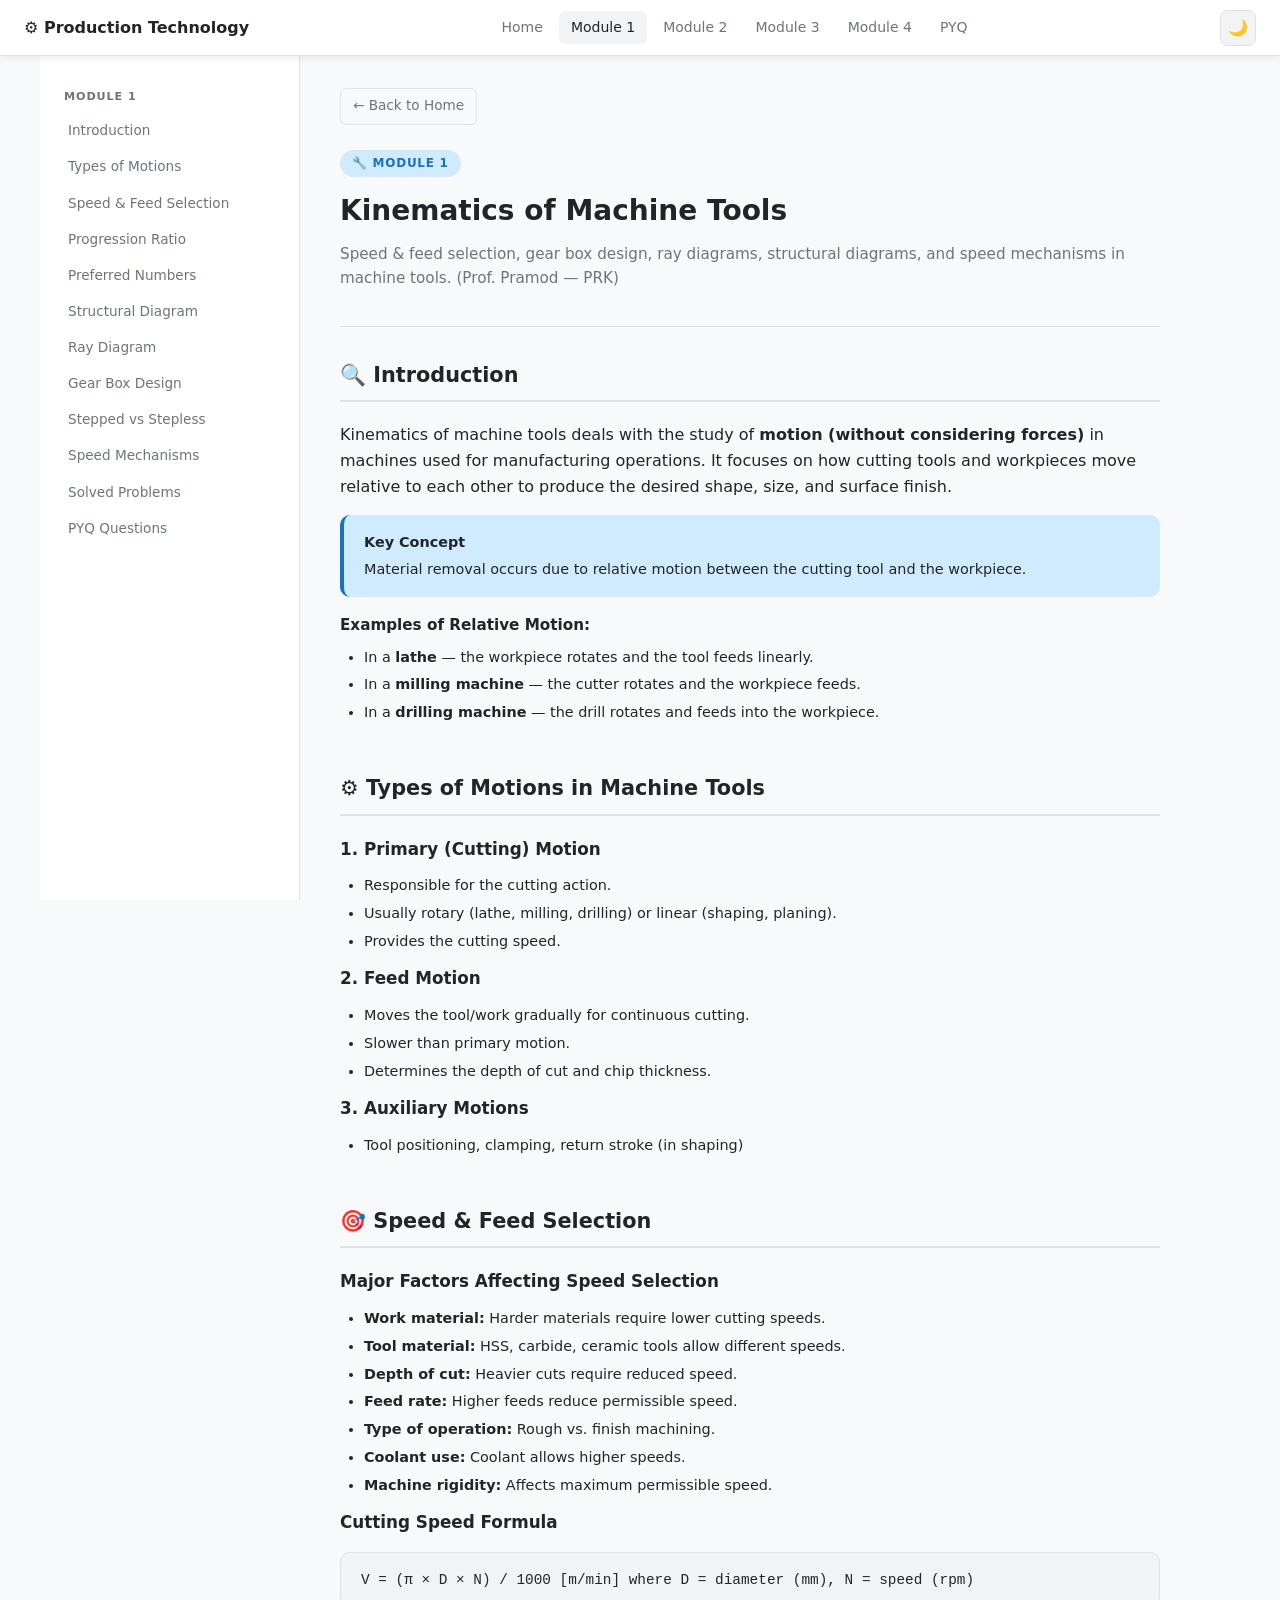
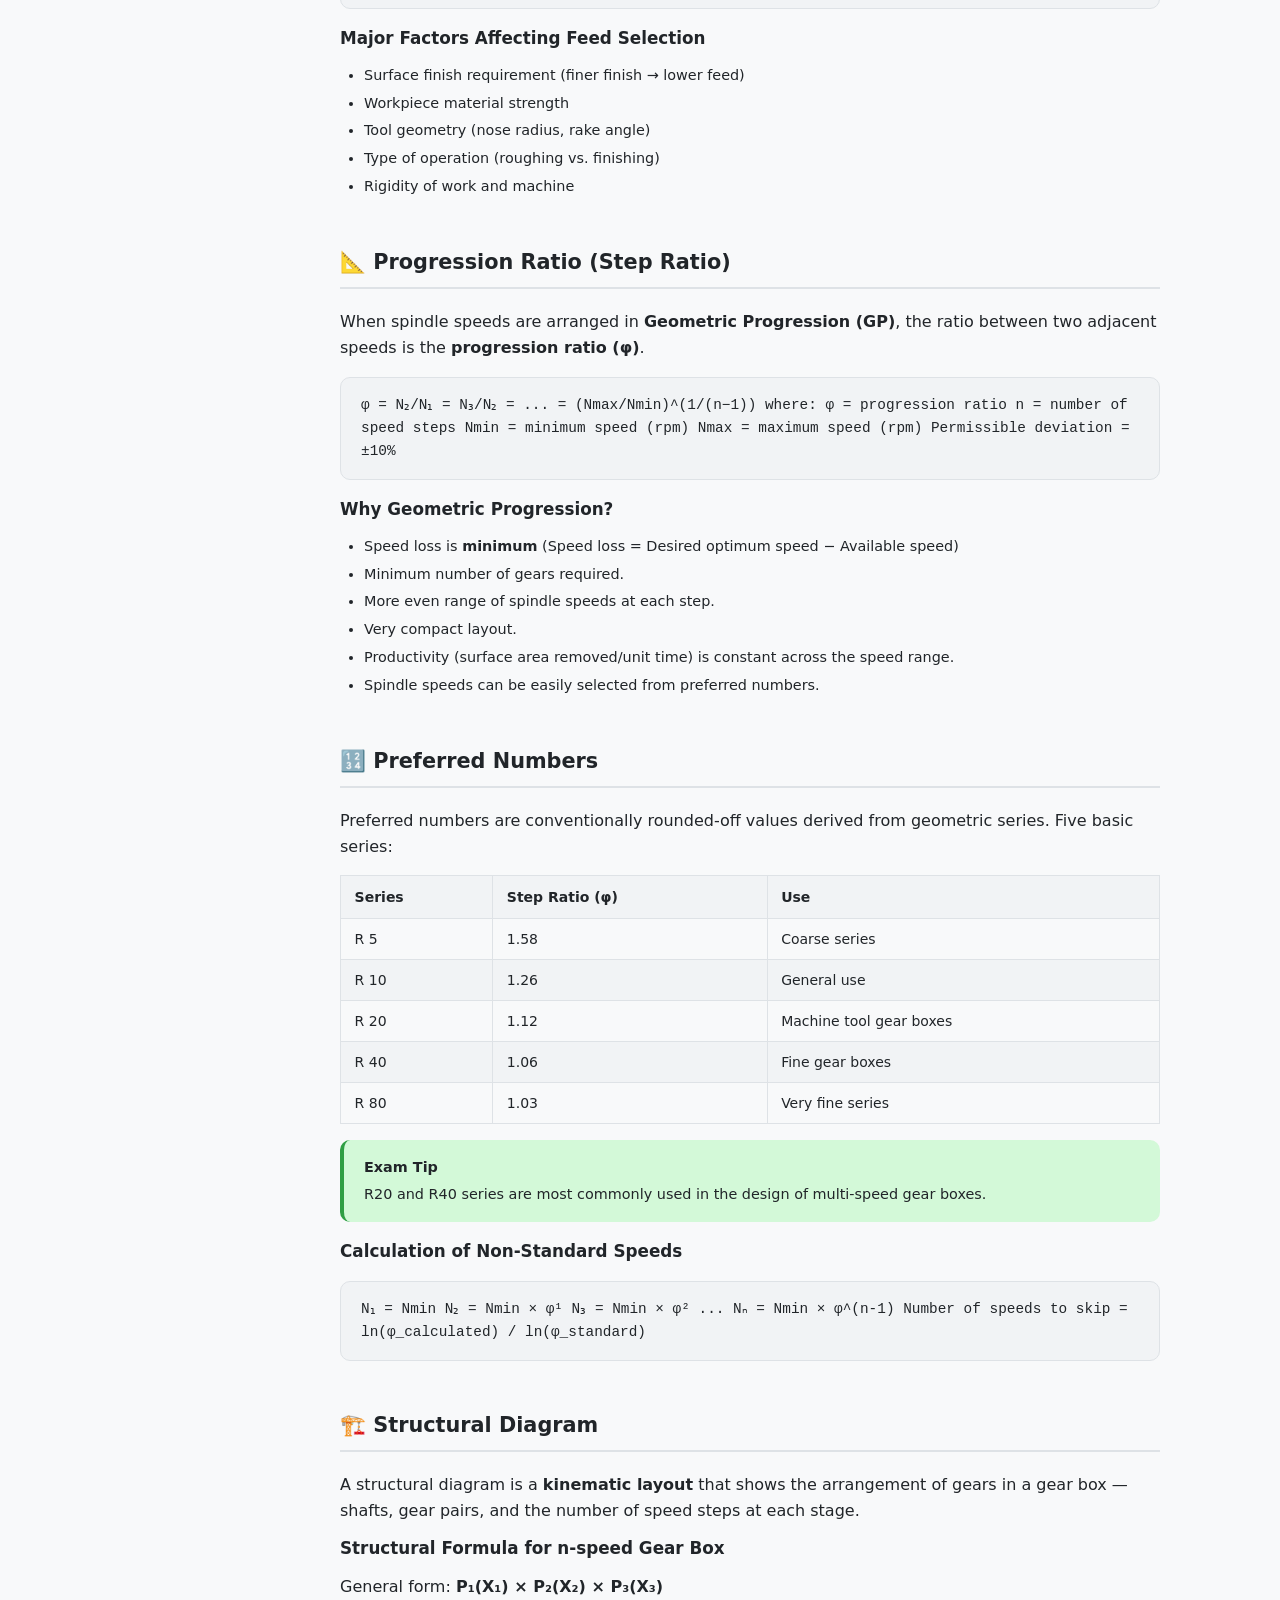
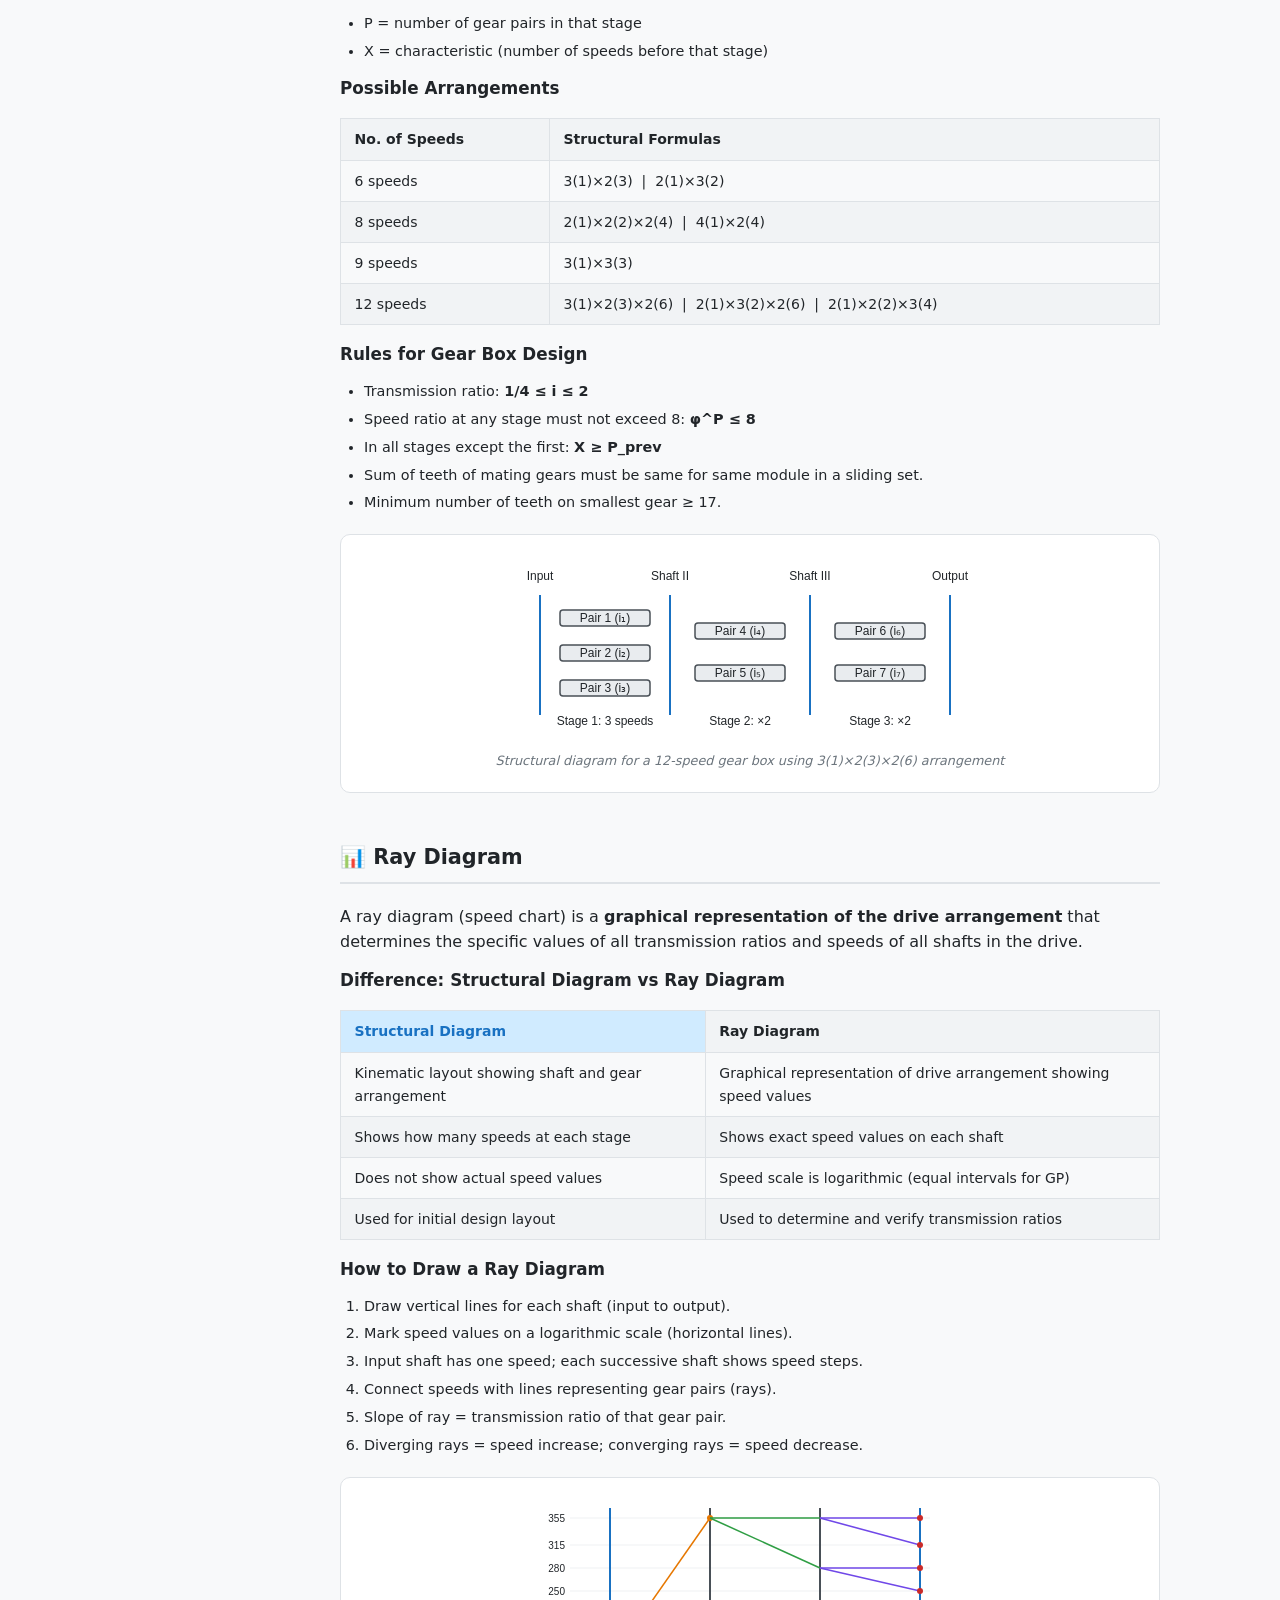
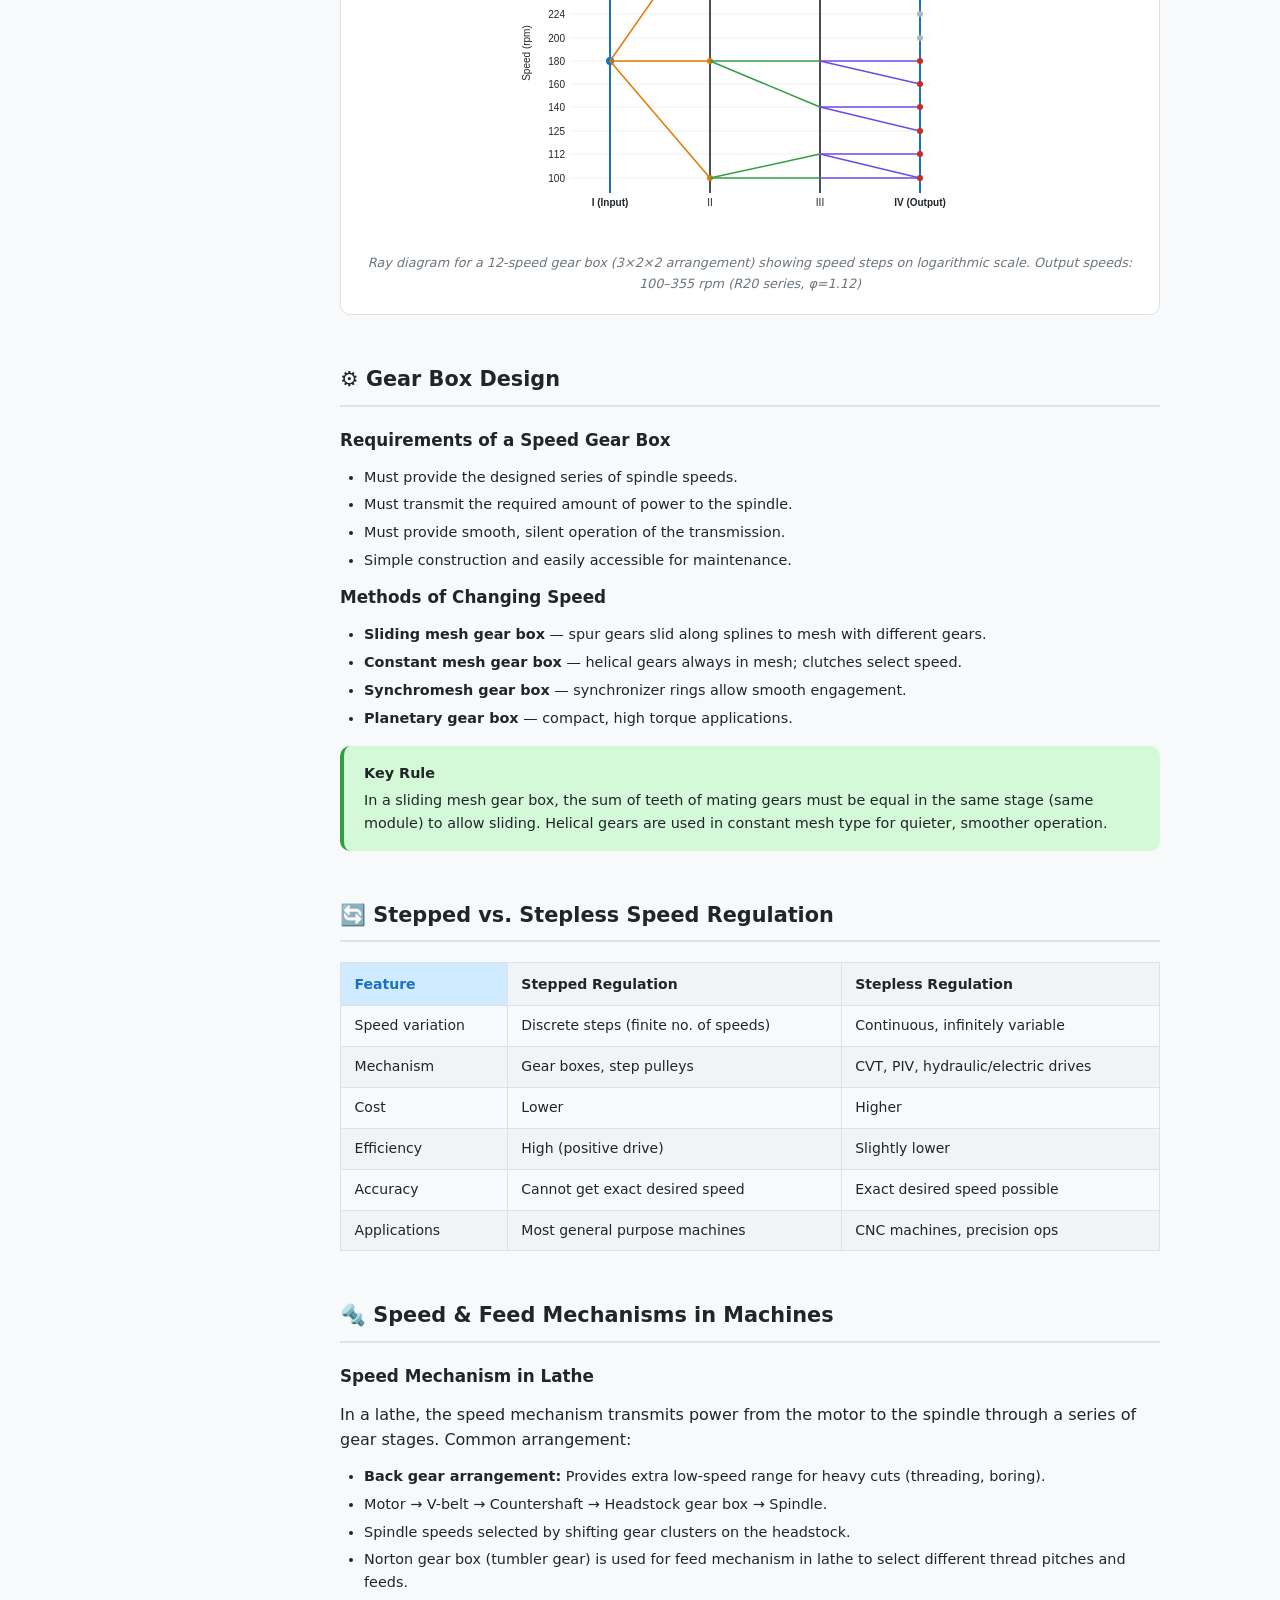
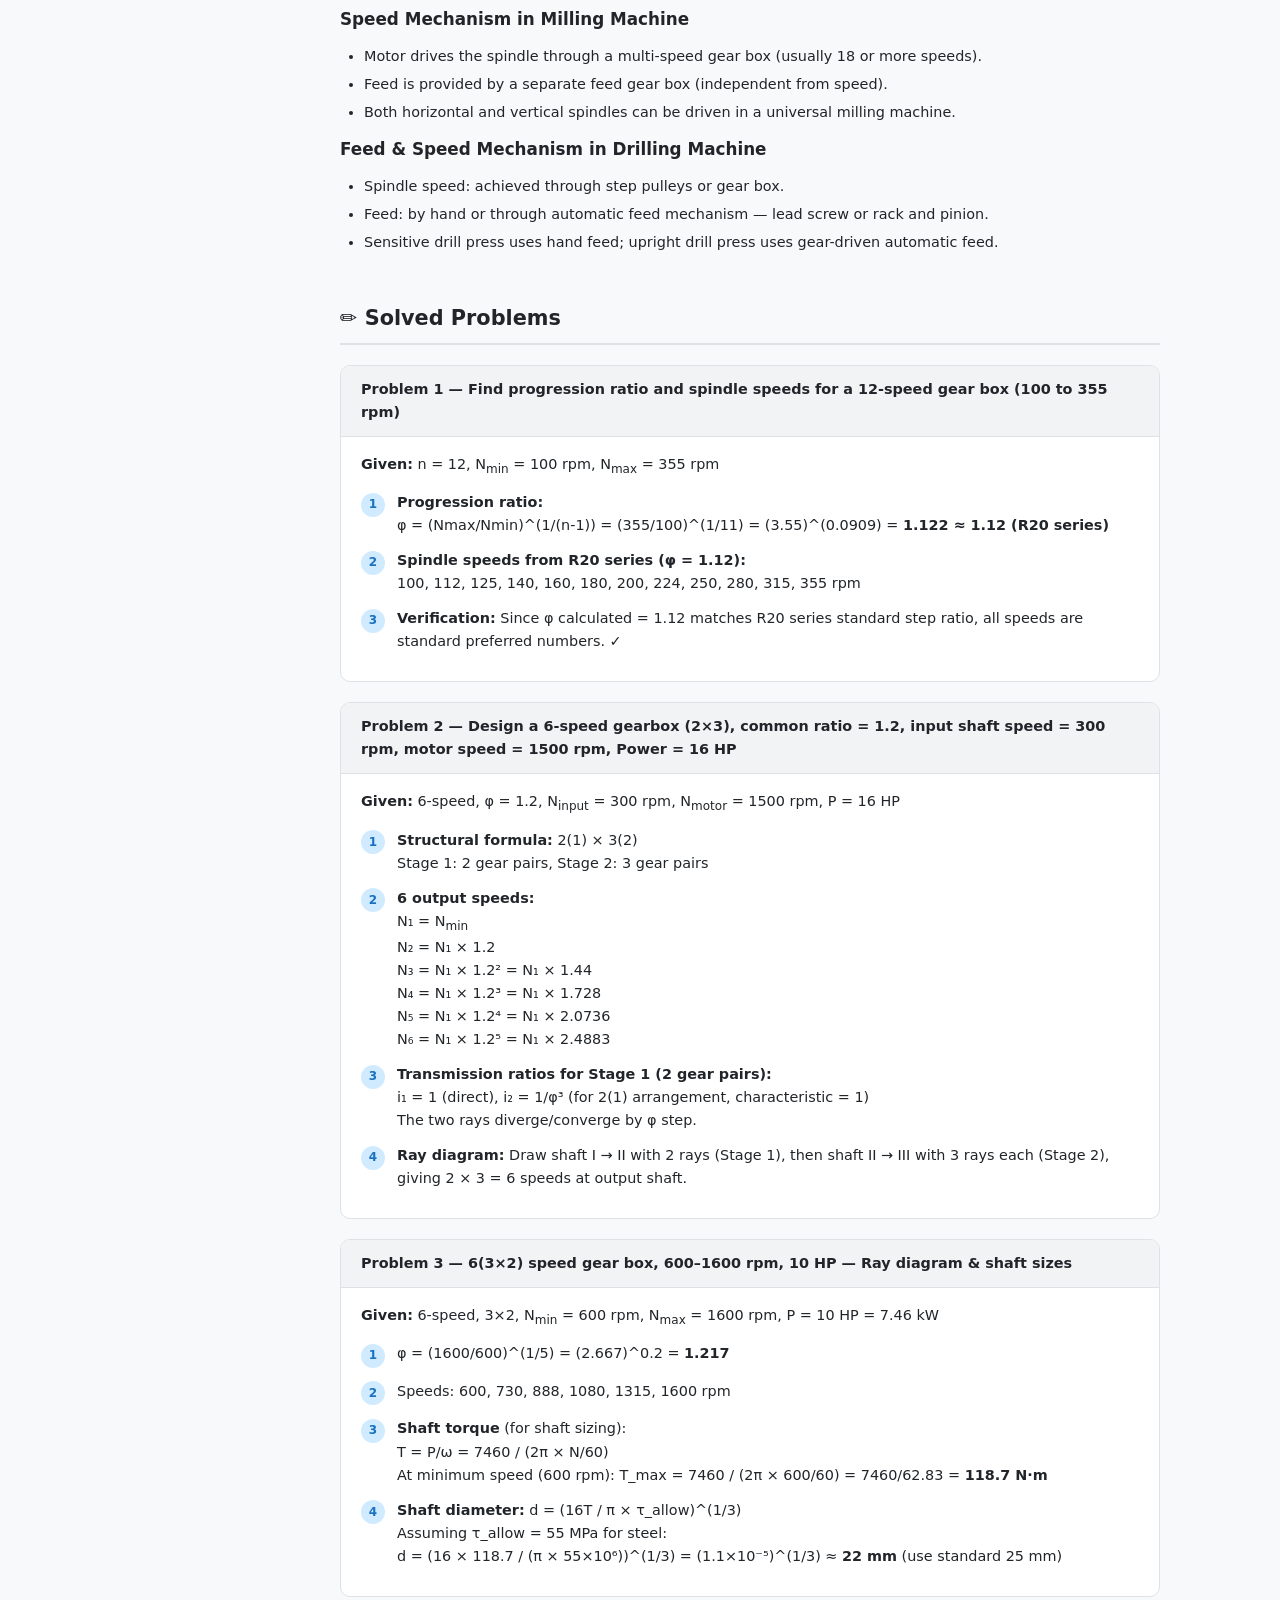
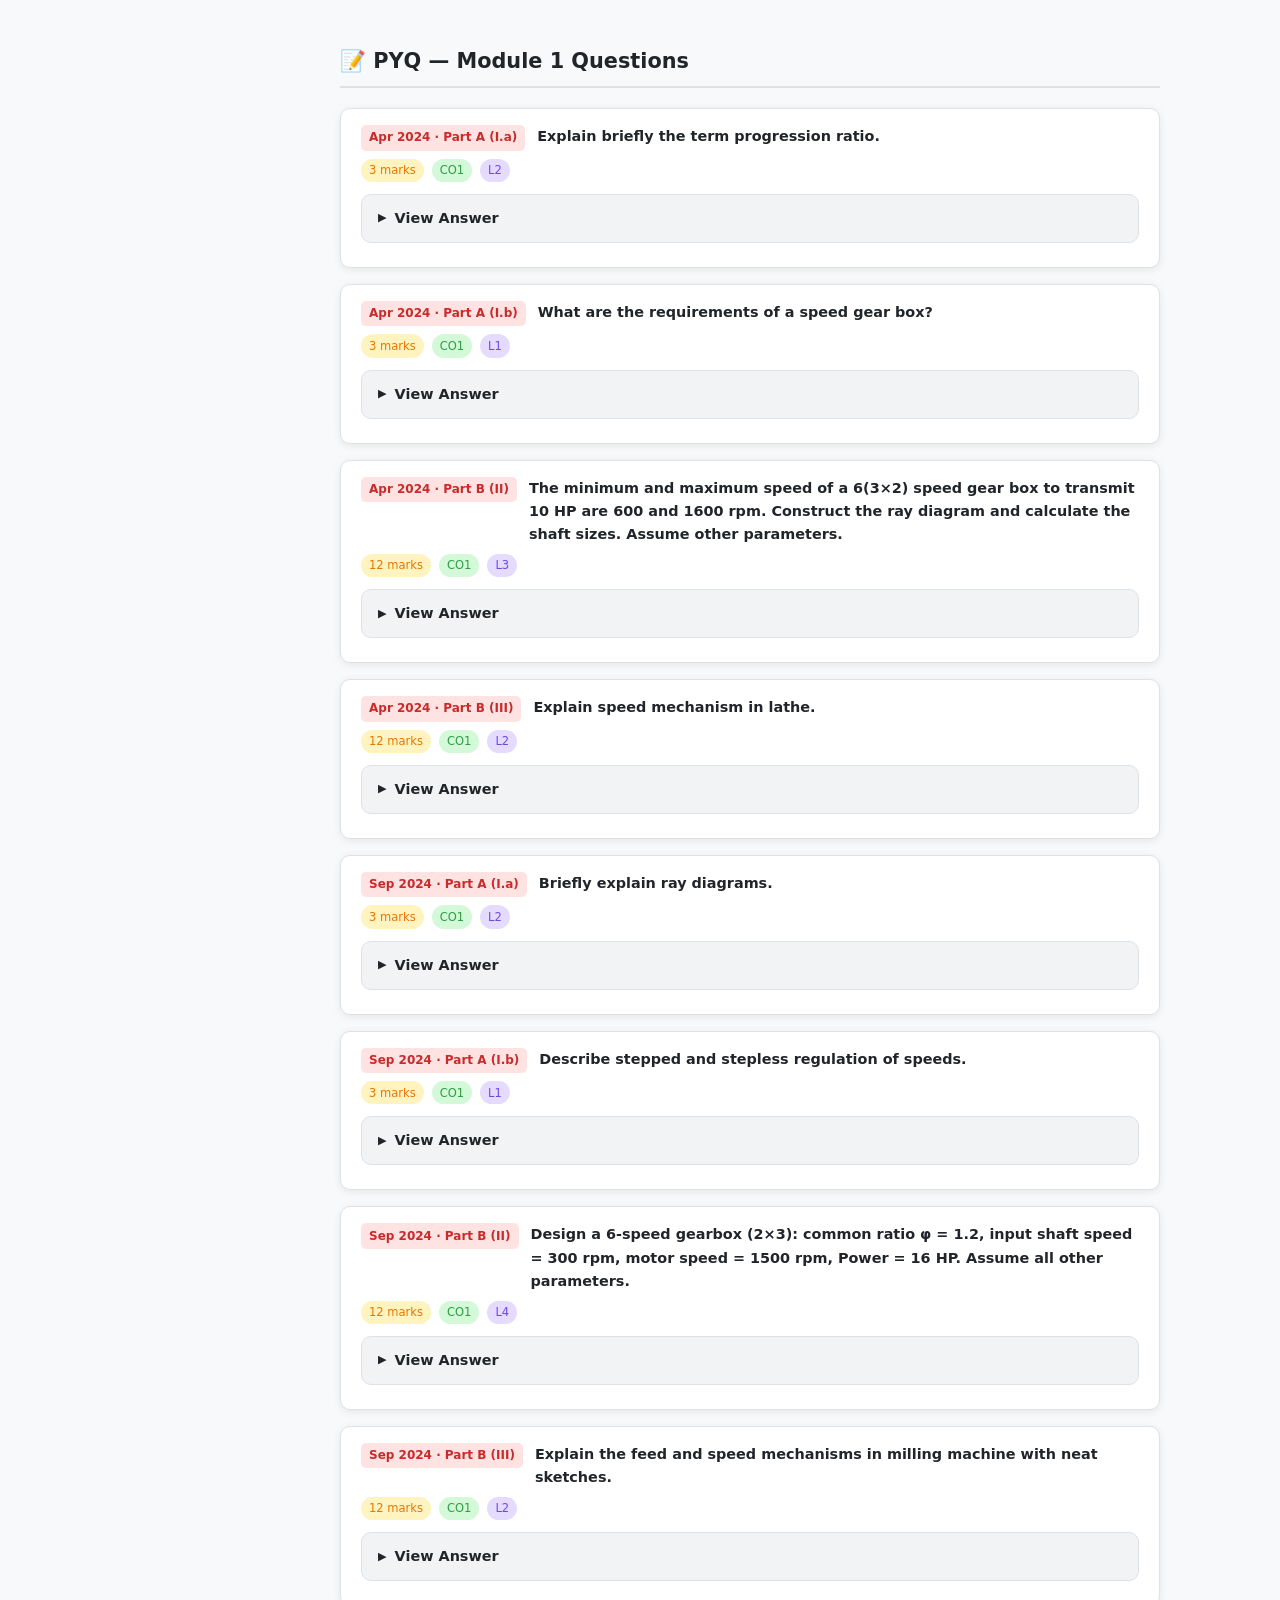
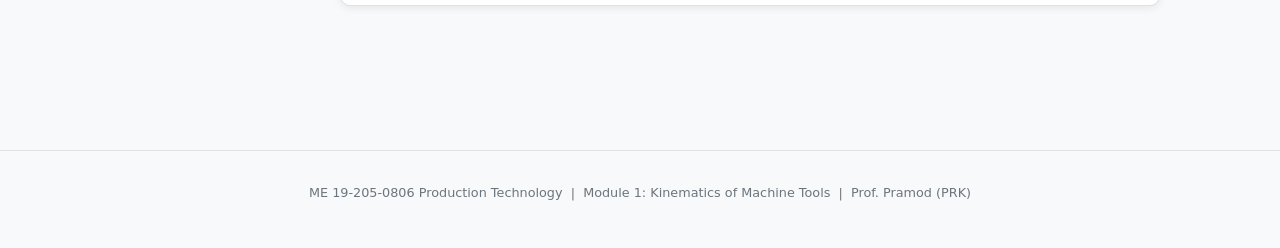
==== commit 5bdb828b: "Fix PYQ answers with full standalone solutions; add Resources page with PDF links - Replace all 'See" ====
--- a/module1.html
+++ b/module1.html
@@ -527,13 +527,28 @@
   <section class="section" id="pyq">
     <h2 class="section-title">📝 PYQ — Module 1 Questions</h2>
 
+    <!-- ─ Apr 2024 Part A ─ -->
     <div class="pyq-card">
       <div class="pyq-header"><span class="pyq-num">Apr 2024 · Part A (I.a)</span><span class="pyq-q">Explain briefly the term progression ratio.</span></div>
       <div class="pyq-meta"><span class="pyq-tag tag-marks">3 marks</span><span class="pyq-tag tag-co">CO1</span><span class="pyq-tag tag-mod">L2</span></div>
       <details class="accordion"><summary>View Answer</summary><div class="accordion-body">
-        <p>Progression ratio (φ) is the ratio between two adjacent spindle speeds when speeds are arranged in geometric progression.</p>
-        <div class="formula-box">φ = N₂/N₁ = N₃/N₂ = ... = (Nmax/Nmin)^(1/(n-1))</div>
-        <p>It ensures uniform speed loss across the range and minimum number of gears.</p>
+        <p><strong>Progression Ratio (φ)</strong> is the constant ratio between two consecutive spindle speeds when the speeds are arranged in Geometric Progression (GP).</p>
+        <div class="formula-box">φ = N₂/N₁ = N₃/N₂ = N₄/N₃ = ... = constant
+
+φ = (N_max / N_min)^(1/(n−1))
+
+where:
+  N_max = maximum spindle speed (rpm)
+  N_min = minimum spindle speed (rpm)
+  n     = total number of speed steps</div>
+        <p><strong>Why GP is preferred:</strong></p>
+        <ul>
+          <li>Speed loss (= desired speed − available speed) is minimum and uniform across all speed steps.</li>
+          <li>Requires minimum number of gears for a given speed range.</li>
+          <li>Productivity (metal removal rate) remains nearly constant across the entire speed range.</li>
+          <li>Spindle speeds can be directly selected from standard preferred number series (R5, R10, R20, R40).</li>
+        </ul>
+        <p><strong>Permissible deviation:</strong> ±10% from the calculated step ratio is acceptable.</p>
       </div></details>
     </div>
 
@@ -541,21 +556,96 @@
       <div class="pyq-header"><span class="pyq-num">Apr 2024 · Part A (I.b)</span><span class="pyq-q">What are the requirements of a speed gear box?</span></div>
       <div class="pyq-meta"><span class="pyq-tag tag-marks">3 marks</span><span class="pyq-tag tag-co">CO1</span><span class="pyq-tag tag-mod">L1</span></div>
       <details class="accordion"><summary>View Answer</summary><div class="accordion-body">
-        <ul>
-          <li>Must provide the designed series of spindle speeds.</li>
-          <li>Must transmit the required power to the spindle.</li>
-          <li>Smooth, silent operation.</li>
-          <li>Simple construction and easy maintenance access.</li>
+        <p>A speed gear box must satisfy the following requirements:</p>
+        <ul>
+          <li><strong>Speed range:</strong> Must provide the designed series of spindle speeds (all required speed steps).</li>
+          <li><strong>Power transmission:</strong> Must transmit the required amount of power to the spindle without failure.</li>
+          <li><strong>Smooth operation:</strong> Must provide smooth and silent operation of the transmission mechanism at all speeds.</li>
+          <li><strong>Simple construction:</strong> The gear box should have a simple, compact design to reduce manufacturing cost.</li>
+          <li><strong>Maintenance:</strong> The mechanism should be easily accessible so that preventive maintenance can be carried out conveniently.</li>
+          <li><strong>Efficiency:</strong> Minimum power loss due to friction in gear meshes and bearings.</li>
+          <li><strong>Rigidity:</strong> Sufficient rigidity to resist deflection under cutting loads.</li>
         </ul>
       </div></details>
     </div>
 
+    <!-- ─ Apr 2024 Part B ─ -->
     <div class="pyq-card">
-      <div class="pyq-header"><span class="pyq-num">Apr 2024 · Part B (II)</span><span class="pyq-q">The minimum and maximum speed of a 6(3×2) speed gear box to transmit 10 HP are 600 and 1600 rpm. Construct the ray diagram and calculate the shaft sizes.</span></div>
+      <div class="pyq-header"><span class="pyq-num">Apr 2024 · Part B (II)</span><span class="pyq-q">The minimum and maximum speed of a 6(3×2) speed gear box to transmit 10 HP are 600 and 1600 rpm. Construct the ray diagram and calculate the shaft sizes. Assume other parameters.</span></div>
       <div class="pyq-meta"><span class="pyq-tag tag-marks">12 marks</span><span class="pyq-tag tag-co">CO1</span><span class="pyq-tag tag-mod">L3</span></div>
       <details class="accordion"><summary>View Answer</summary><div class="accordion-body">
-        <p>See Solved Problem 3 above for full step-by-step solution.</p>
-        <p><strong>Answer summary:</strong> φ = 1.217, Speeds = 600, 730, 888, 1080, 1315, 1600 rpm. Shaft diameter ≈ 25 mm at the input shaft. Draw 3-shaft ray diagram with 3 rays in Stage 1, 2 rays in Stage 2.</p>
+        <p><strong>Given:</strong></p>
+        <div class="formula-box">No. of speeds  n     = 6
+Structural formula    = 3(1) × 2(3)  [3×2 arrangement]
+N_min                 = 600 rpm
+N_max                 = 1600 rpm
+Power                 = 10 HP = 7460 W
+τ_allowable (steel)   = 55 N/mm²  (assumed)</div>
+
+        <div class="step"><span class="step-num">1</span><div>
+          <strong>Progression Ratio (φ):</strong><br>
+          φ = (N_max / N_min)^(1/(n−1))<br>
+          φ = (1600 / 600)^(1/(6−1))<br>
+          φ = (2.667)^(0.2)<br>
+          <strong>φ = 1.217</strong>
+        </div></div>
+
+        <div class="step"><span class="step-num">2</span><div>
+          <strong>Six spindle speeds:</strong><br>
+          N₁ = 600 rpm<br>
+          N₂ = 600 × 1.217 = <strong>730 rpm</strong><br>
+          N₃ = 600 × 1.217² = 600 × 1.481 = <strong>888 rpm</strong><br>
+          N₄ = 600 × 1.217³ = 600 × 1.803 = <strong>1082 rpm</strong><br>
+          N₅ = 600 × 1.217⁴ = 600 × 2.194 = <strong>1316 rpm</strong><br>
+          N₆ = 600 × 1.217⁵ = 600 × 2.670 = <strong>1600 rpm</strong> ✓
+        </div></div>
+
+        <div class="step"><span class="step-num">3</span><div>
+          <strong>Structural formula &amp; transmission ratios:</strong><br>
+          Formula: 3(1) × 2(3) → Stage 1 has 3 gear pairs; Stage 2 has 2 gear pairs<br>
+          Stage 1 transmission ratios (shaft I → II):<br>
+          &nbsp;&nbsp;i₁ = φ⁰ = 1 (direct drive) → Shaft II speed = input speed<br>
+          &nbsp;&nbsp;i₂ = φ⁻¹ = 1/1.217 = 0.822 → speed reduced by φ<br>
+          &nbsp;&nbsp;i₃ = φ⁻² = 1/1.481 = 0.675 → speed reduced by φ²<br>
+          Stage 2 transmission ratios (shaft II → III, characteristic = 3):<br>
+          &nbsp;&nbsp;i₄ = φ⁰ = 1 (direct)<br>
+          &nbsp;&nbsp;i₅ = φ⁻³ = 1/1.803 = 0.555 → speed reduced by φ³
+        </div></div>
+
+        <div class="step"><span class="step-num">4</span><div>
+          <strong>Ray diagram construction:</strong><br>
+          — Draw 3 vertical shaft lines (Shaft I, II, III)<br>
+          — Mark 6 speed levels on log scale: 600, 730, 888, 1082, 1316, 1600 rpm<br>
+          — Input shaft (I): single speed point (say at 1316 rpm = N₅)<br>
+          — From shaft I, draw 3 rays to shaft II giving speeds at 600, 730, 888 (Stage 1)<br>
+          — From each shaft II point, draw 2 rays to shaft III (Stage 2)<br>
+          — Shaft III carries all 6 output speeds
+        </div></div>
+
+        <div class="step"><span class="step-num">5</span><div>
+          <strong>Maximum torque (at lowest speed, shaft III):</strong><br>
+          P = 7460 W,  N = 600 rpm<br>
+          ω = 2π × 600 / 60 = 62.83 rad/s<br>
+          T_max = P / ω = 7460 / 62.83<br>
+          <strong>T_max = 118.7 N·m</strong>
+        </div></div>
+
+        <div class="step"><span class="step-num">6</span><div>
+          <strong>Shaft diameter (output shaft III):</strong><br>
+          Using torsion formula: d = (16 × T / π × τ)^(1/3)<br>
+          d = (16 × 118,700 / π × 55)^(1/3)<br>
+          d = (1,899,200 / 172.79)^(1/3)<br>
+          d = (10,993)^(1/3)<br>
+          d = 22.2 mm<br>
+          <strong>Select standard shaft diameter = 25 mm</strong>
+        </div></div>
+
+        <div class="step"><span class="step-num">7</span><div>
+          <strong>Input shaft diameter (shaft I at N₅ = 1316 rpm):</strong><br>
+          T_input = P / ω = 7460 / (2π × 1316/60) = 7460 / 137.8 = 54.1 N·m<br>
+          d = (16 × 54,100 / π × 55)^(1/3) = (5,012)^(1/3) = 17.1 mm<br>
+          <strong>Select standard shaft diameter = 20 mm</strong>
+        </div></div>
       </div></details>
     </div>
 
@@ -563,15 +653,80 @@
       <div class="pyq-header"><span class="pyq-num">Apr 2024 · Part B (III)</span><span class="pyq-q">Explain speed mechanism in lathe.</span></div>
       <div class="pyq-meta"><span class="pyq-tag tag-marks">12 marks</span><span class="pyq-tag tag-co">CO1</span><span class="pyq-tag tag-mod">L2</span></div>
       <details class="accordion"><summary>View Answer</summary><div class="accordion-body">
-        <p>See <strong>Speed Mechanism in Lathe</strong> section above. Include: motor → countershaft → headstock gear box → spindle, back gear arrangement, and Norton gear box for feed mechanism.</p>
+        <h4>Speed Mechanism in a Lathe</h4>
+        <p>The speed mechanism in a lathe transmits power from the electric motor to the spindle at different speeds to suit different workpiece materials, diameters, and operations.</p>
+
+        <h4>Power Flow Path</h4>
+        <div class="formula-box">Electric Motor → V-belt → Countershaft (constant speed) → Headstock gear box → Spindle</div>
+
+        <h4>1. Motor and Belt Drive</h4>
+        <ul>
+          <li>An electric motor (usually 3-phase induction motor) provides the primary power.</li>
+          <li>Power is transmitted through a V-belt drive to the countershaft, which rotates at a constant speed.</li>
+          <li>The V-belt provides slip protection and dampens vibrations.</li>
+        </ul>
+
+        <h4>2. Countershaft (Intermediate Shaft)</h4>
+        <ul>
+          <li>Rotates at constant speed (driven by motor via V-belt).</li>
+          <li>Carries a step pulley or a single pulley depending on lathe type.</li>
+          <li>In older lathes: a cone/step pulley on countershaft meshes with a cone pulley on headstock to give 3–4 speeds.</li>
+        </ul>
+
+        <h4>3. Headstock Gear Box</h4>
+        <ul>
+          <li>Contains multiple sliding gear clusters mounted on splined shafts.</li>
+          <li>By shifting gear clusters using levers, different gear combinations are engaged.</li>
+          <li>Provides a wide range of spindle speeds (typically 8 to 24 steps in geometric progression).</li>
+          <li>All shafts are supported in anti-friction bearings.</li>
+        </ul>
+
+        <h4>4. Back Gear Arrangement</h4>
+        <ul>
+          <li>Provides extra-low speed range for heavy-duty operations (threading, boring large diameters).</li>
+          <li>Consists of two back gears on a shaft parallel to the spindle.</li>
+          <li>When back gear is engaged: drive passes through back gears before reaching spindle → much lower speed and higher torque.</li>
+          <li>When back gear is disengaged: direct drive from cone pulley to spindle → higher speeds for light cuts.</li>
+          <li>Doubles the number of available speeds (e.g., 8 direct + 8 back-gear = 16 speeds).</li>
+        </ul>
+
+        <h4>5. Feed Mechanism — Norton (Tumbler) Gear Box</h4>
+        <ul>
+          <li>The spindle drives the feed shaft through a tumbler gear (reversing mechanism) and Norton gear box.</li>
+          <li>The Norton gear box is a quick-change gear box containing a cone of gears.</li>
+          <li>A sliding key engages one gear in the cone at a time, giving different feed rates and thread pitches.</li>
+          <li>The selected gear drives the lead screw (for threading) or feed rod (for turning/facing feeds).</li>
+        </ul>
+
+        <h4>6. Spindle</h4>
+        <ul>
+          <li>The spindle is the final output shaft — it carries and rotates the workpiece (via chuck, face plate, or between centres).</li>
+          <li>Made of alloy steel; supported in precision taper roller or angular contact bearings.</li>
+          <li>Has a Morse taper bore at the front for mounting centres and collets.</li>
+        </ul>
+
+        <div class="callout callout-tip">
+          <strong>Key Point for Exam</strong>
+          In an all-geared headstock lathe, the V-belt drive to the headstock is replaced by a geared drive directly from the motor, giving positive, slip-free transmission and a wider speed range without belt maintenance issues.
+        </div>
       </div></details>
     </div>
 
+    <!-- ─ Sep 2024 Part A ─ -->
     <div class="pyq-card">
       <div class="pyq-header"><span class="pyq-num">Sep 2024 · Part A (I.a)</span><span class="pyq-q">Briefly explain ray diagrams.</span></div>
       <div class="pyq-meta"><span class="pyq-tag tag-marks">3 marks</span><span class="pyq-tag tag-co">CO1</span><span class="pyq-tag tag-mod">L2</span></div>
       <details class="accordion"><summary>View Answer</summary><div class="accordion-body">
-        <p>A ray diagram is a graphical representation of the drive arrangement in general form. Vertical lines represent shafts, horizontal lines represent speeds on a log scale. Slanted lines (rays) represent gear pairs connecting speeds on adjacent shafts. The slope of each ray indicates the transmission ratio.</p>
+        <p>A <strong>ray diagram</strong> (also called a speed chart or kinematic diagram) is a graphical representation of the drive arrangement of a machine tool gear box that shows the specific values of all transmission ratios and speeds at every shaft stage.</p>
+        <p><strong>Construction:</strong></p>
+        <ul>
+          <li>Vertical lines represent the shafts (input shaft on left, output shaft on right).</li>
+          <li>Horizontal lines represent speed values on a <strong>logarithmic scale</strong> — equal spacing because speeds are in geometric progression.</li>
+          <li>Slanted lines (rays) connect speed points on adjacent shafts, representing individual gear pairs.</li>
+          <li>The <strong>slope</strong> of each ray indicates the transmission ratio of that gear pair.</li>
+          <li>A ray slanting upward = speed increase (step-up); slanting downward = speed decrease (step-down); horizontal = 1:1 ratio.</li>
+        </ul>
+        <p><strong>Purpose:</strong> To graphically verify the structural formula, find exact transmission ratios, and confirm that all required speeds are achieved within permissible limits.</p>
       </div></details>
     </div>
 
@@ -579,15 +734,109 @@
       <div class="pyq-header"><span class="pyq-num">Sep 2024 · Part A (I.b)</span><span class="pyq-q">Describe stepped and stepless regulation of speeds.</span></div>
       <div class="pyq-meta"><span class="pyq-tag tag-marks">3 marks</span><span class="pyq-tag tag-co">CO1</span><span class="pyq-tag tag-mod">L1</span></div>
       <details class="accordion"><summary>View Answer</summary><div class="accordion-body">
-        <p>See <strong>Stepped vs. Stepless Speed Regulation</strong> comparison table above.</p>
+        <p><strong>Stepped Speed Regulation:</strong></p>
+        <ul>
+          <li>Speed is varied in discrete steps — only a finite number of fixed speeds are available.</li>
+          <li>Achieved using gear boxes (sliding mesh, constant mesh), step pulleys, or cone pulleys.</li>
+          <li>Speeds are arranged in geometric progression using a standard step ratio (φ).</li>
+          <li>Advantages: high efficiency, positive (slip-free) drive, low cost, simple construction.</li>
+          <li>Disadvantage: exact desired cutting speed may not be available; only the nearest step can be selected.</li>
+          <li>Applications: most conventional machine tools — lathes, milling machines, drilling machines.</li>
+        </ul>
+        <p><strong>Stepless Speed Regulation:</strong></p>
+        <ul>
+          <li>Speed can be varied continuously and infinitely within a range — any desired speed is achievable.</li>
+          <li>Achieved using: Variable Speed Drives (VSD), PIV (Positive Infinitely Variable) drives, hydraulic drives, DC/AC variable frequency motors, CVT (Continuously Variable Transmission).</li>
+          <li>Advantages: exact optimum cutting speed always available; smooth transition; higher productivity.</li>
+          <li>Disadvantages: higher cost, more complex mechanism, slightly lower efficiency.</li>
+          <li>Applications: CNC machines, heavy-duty machines, precision grinding, thread milling.</li>
+        </ul>
       </div></details>
     </div>
 
+    <!-- ─ Sep 2024 Part B ─ -->
     <div class="pyq-card">
-      <div class="pyq-header"><span class="pyq-num">Sep 2024 · Part B (II)</span><span class="pyq-q">Design a 6-speed gearbox (2×3), common ratio = 1.2, input shaft speed = 300 rpm, motor speed = 1500 rpm, Power = 16 HP.</span></div>
+      <div class="pyq-header"><span class="pyq-num">Sep 2024 · Part B (II)</span><span class="pyq-q">Design a 6-speed gearbox (2×3): common ratio φ = 1.2, input shaft speed = 300 rpm, motor speed = 1500 rpm, Power = 16 HP. Assume all other parameters.</span></div>
       <div class="pyq-meta"><span class="pyq-tag tag-marks">12 marks</span><span class="pyq-tag tag-co">CO1</span><span class="pyq-tag tag-mod">L4</span></div>
       <details class="accordion"><summary>View Answer</summary><div class="accordion-body">
-        <p>See Solved Problem 2 above for complete solution.</p>
+        <p><strong>Given:</strong></p>
+        <div class="formula-box">No. of speeds     n       = 6
+Structural formula        = 2(1) × 3(2)
+Common ratio      φ       = 1.2
+Input shaft speed N_input = 300 rpm
+Motor speed               = 1500 rpm
+Power             P       = 16 HP = 16 × 746 = 11,936 W ≈ 11.94 kW
+τ_allowable               = 55 N/mm² (assumed for steel shaft)</div>
+
+        <div class="step"><span class="step-num">1</span><div>
+          <strong>Speed reduction from motor to input shaft:</strong><br>
+          Reduction ratio = N_motor / N_input = 1500 / 300 = 5<br>
+          This is achieved through the belt/gear drive before the gear box.
+        </div></div>
+
+        <div class="step"><span class="step-num">2</span><div>
+          <strong>Six output speeds (starting from input = 300 rpm, φ = 1.2):</strong><br>
+          N₁ = 300 rpm<br>
+          N₂ = 300 × 1.2 = <strong>360 rpm</strong><br>
+          N₃ = 300 × 1.2² = 300 × 1.44 = <strong>432 rpm</strong><br>
+          N₄ = 300 × 1.2³ = 300 × 1.728 = <strong>518 rpm</strong><br>
+          N₅ = 300 × 1.2⁴ = 300 × 2.0736 = <strong>622 rpm</strong><br>
+          N₆ = 300 × 1.2⁵ = 300 × 2.4883 = <strong>746 rpm</strong>
+        </div></div>
+
+        <div class="step"><span class="step-num">3</span><div>
+          <strong>Structural arrangement — 2(1) × 3(2):</strong><br>
+          Stage 1: P₁ = 2 gear pairs, Characteristic X₁ = 1<br>
+          Stage 2: P₂ = 3 gear pairs, Characteristic X₂ = P₁ × X₁ = 2 × 1 = 2<br>
+          Total speeds = P₁ × P₂ = 2 × 3 = 6 ✓<br>
+          Number of shafts = 3 (input shaft I, intermediate shaft II, output shaft III)
+        </div></div>
+
+        <div class="step"><span class="step-num">4</span><div>
+          <strong>Transmission ratios — Stage 1 (shaft I → II, 2 gear pairs):</strong><br>
+          i₁ = 1 (direct — horizontal ray)<br>
+          i₂ = φ⁻² = 1/1.44 = 0.694 (step-down by φ²)
+        </div></div>
+
+        <div class="step"><span class="step-num">5</span><div>
+          <strong>Transmission ratios — Stage 2 (shaft II → III, 3 gear pairs, characteristic = 2):</strong><br>
+          i₃ = 1 (direct — horizontal ray)<br>
+          i₄ = φ⁻² = 1/1.44 = 0.694 (step-down by φ²)<br>
+          i₅ = φ⁻⁴ = 1/2.0736 = 0.482 (step-down by φ⁴)
+        </div></div>
+
+        <div class="step"><span class="step-num">6</span><div>
+          <strong>Ray diagram — how to draw:</strong><br>
+          — Draw 3 vertical lines: Shaft I (input), Shaft II, Shaft III (output)<br>
+          — Mark speed levels on log scale: 300, 360, 432, 518, 622, 746 rpm<br>
+          — Input shaft I: single point at 300 rpm<br>
+          — Stage 1: 2 rays from shaft I to shaft II → speeds 300, 208 (=300×0.694) on shaft II<br>
+          — Stage 2: 3 rays from each shaft II point → 6 output speeds on shaft III
+        </div></div>
+
+        <div class="step"><span class="step-num">7</span><div>
+          <strong>Maximum torque (at output shaft at N₁ = 300 rpm):</strong><br>
+          ω = 2π × 300 / 60 = 31.42 rad/s<br>
+          T_max = P / ω = 11,936 / 31.42<br>
+          <strong>T_max = 379.6 N·m</strong>
+        </div></div>
+
+        <div class="step"><span class="step-num">8</span><div>
+          <strong>Output shaft diameter:</strong><br>
+          d = (16 × T / π × τ)^(1/3)<br>
+          d = (16 × 379,600 / π × 55)^(1/3)<br>
+          d = (6,073,600 / 172.79)^(1/3)<br>
+          d = (35,152)^(1/3)<br>
+          d = 32.8 mm<br>
+          <strong>Select standard diameter = 35 mm</strong>
+        </div></div>
+
+        <div class="step"><span class="step-num">9</span><div>
+          <strong>Input shaft diameter (at motor side, N = 1500 rpm):</strong><br>
+          T_input = 11,936 / (2π × 1500/60) = 11,936 / 157.08 = 76.0 N·m<br>
+          d = (16 × 76,000 / π × 55)^(1/3) = (1,216,000 / 172.79)^(1/3) = (7,038)^(1/3) = 19.1 mm<br>
+          <strong>Select standard diameter = 20 mm</strong>
+        </div></div>
       </div></details>
     </div>
 
@@ -595,7 +844,53 @@
       <div class="pyq-header"><span class="pyq-num">Sep 2024 · Part B (III)</span><span class="pyq-q">Explain the feed and speed mechanisms in milling machine with neat sketches.</span></div>
       <div class="pyq-meta"><span class="pyq-tag tag-marks">12 marks</span><span class="pyq-tag tag-co">CO1</span><span class="pyq-tag tag-mod">L2</span></div>
       <details class="accordion"><summary>View Answer</summary><div class="accordion-body">
-        <p>See <strong>Speed Mechanism in Milling Machine</strong> section above. Include: multi-speed gear box for spindle, independent feed gear box, overarm, arbor support. Sketch should show motor → belt → spindle gear box, and separate feed motor → feed gear box → table drives (longitudinal, transverse, vertical).</p>
+        <h4>Speed and Feed Mechanisms in a Milling Machine</h4>
+        <p>A milling machine has two independent mechanisms: (1) the <strong>speed mechanism</strong> which drives the spindle (cutter), and (2) the <strong>feed mechanism</strong> which drives the workpiece table.</p>
+
+        <h4>1. Speed Mechanism</h4>
+        <p><strong>Power flow:</strong></p>
+        <div class="formula-box">Electric Motor → V-belt/coupling → Speed Gear Box → Spindle</div>
+        <ul>
+          <li>The speed gear box provides 8 to 18 spindle speeds in geometric progression.</li>
+          <li>Speeds are selected by shifting gear clusters using levers or handles on the gear box.</li>
+          <li>The spindle carries the arbor and milling cutter (in horizontal milling) or collet/tool (in vertical milling).</li>
+          <li>Spindle is supported in precision taper roller bearings to handle radial and axial cutting forces.</li>
+          <li>In a universal milling machine, the spindle can also be tilted at an angle.</li>
+          <li><strong>Overarm:</strong> Supports the far end of the arbor in horizontal milling machines to prevent deflection.</li>
+        </ul>
+
+        <h4>2. Feed Mechanism</h4>
+        <p><strong>Power flow:</strong></p>
+        <div class="formula-box">Spindle (or separate feed motor) → Feed Gear Box → Bevel gear set → Feed clutches → Table drives</div>
+        <ul>
+          <li>The feed gear box provides multiple feed rates for the three table axes: <strong>longitudinal, cross (transverse), and vertical</strong>.</li>
+          <li>Only one feed direction is engaged at a time using feed clutches.</li>
+          <li>Feed rates are selected independently of spindle speed — they are controlled by separate levers on the feed gear box.</li>
+          <li>Feeds are expressed in mm/min (or mm/tooth for precision work).</li>
+          <li>The table is driven by lead screws (horizontal axes) and elevating screw (vertical axis).</li>
+        </ul>
+
+        <h4>3. Rapid Traverse</h4>
+        <ul>
+          <li>A separate rapid traverse motor (or clutch bypass) drives the table at high speed for positioning, bypassing the feed gear box.</li>
+          <li>This saves time during non-cutting movements.</li>
+        </ul>
+
+        <h4>4. Difference between Speed and Feed Drives</h4>
+        <div class="table-wrap"><table>
+          <thead><tr><th>Speed Drive (Spindle)</th><th>Feed Drive (Table)</th></tr></thead>
+          <tbody>
+            <tr><td>Drives the milling cutter</td><td>Drives the workpiece table</td></tr>
+            <tr><td>Higher speed range (rpm)</td><td>Lower rate (mm/min)</td></tr>
+            <tr><td>Controlled by speed gear box levers</td><td>Controlled by feed gear box levers</td></tr>
+            <tr><td>Always running during machining</td><td>One axis active at a time</td></tr>
+          </tbody>
+        </table></div>
+
+        <div class="callout callout-tip">
+          <strong>Exam Sketch</strong>
+          Draw the milling machine showing: Motor on column → speed gear box inside column → horizontal spindle with arbor and cutter. Separately show: feed motor → feed gear box → longitudinal lead screw (table X-axis), cross lead screw (Y-axis), vertical elevating screw (Z-axis).
+        </div>
       </div></details>
     </div>
   </section>
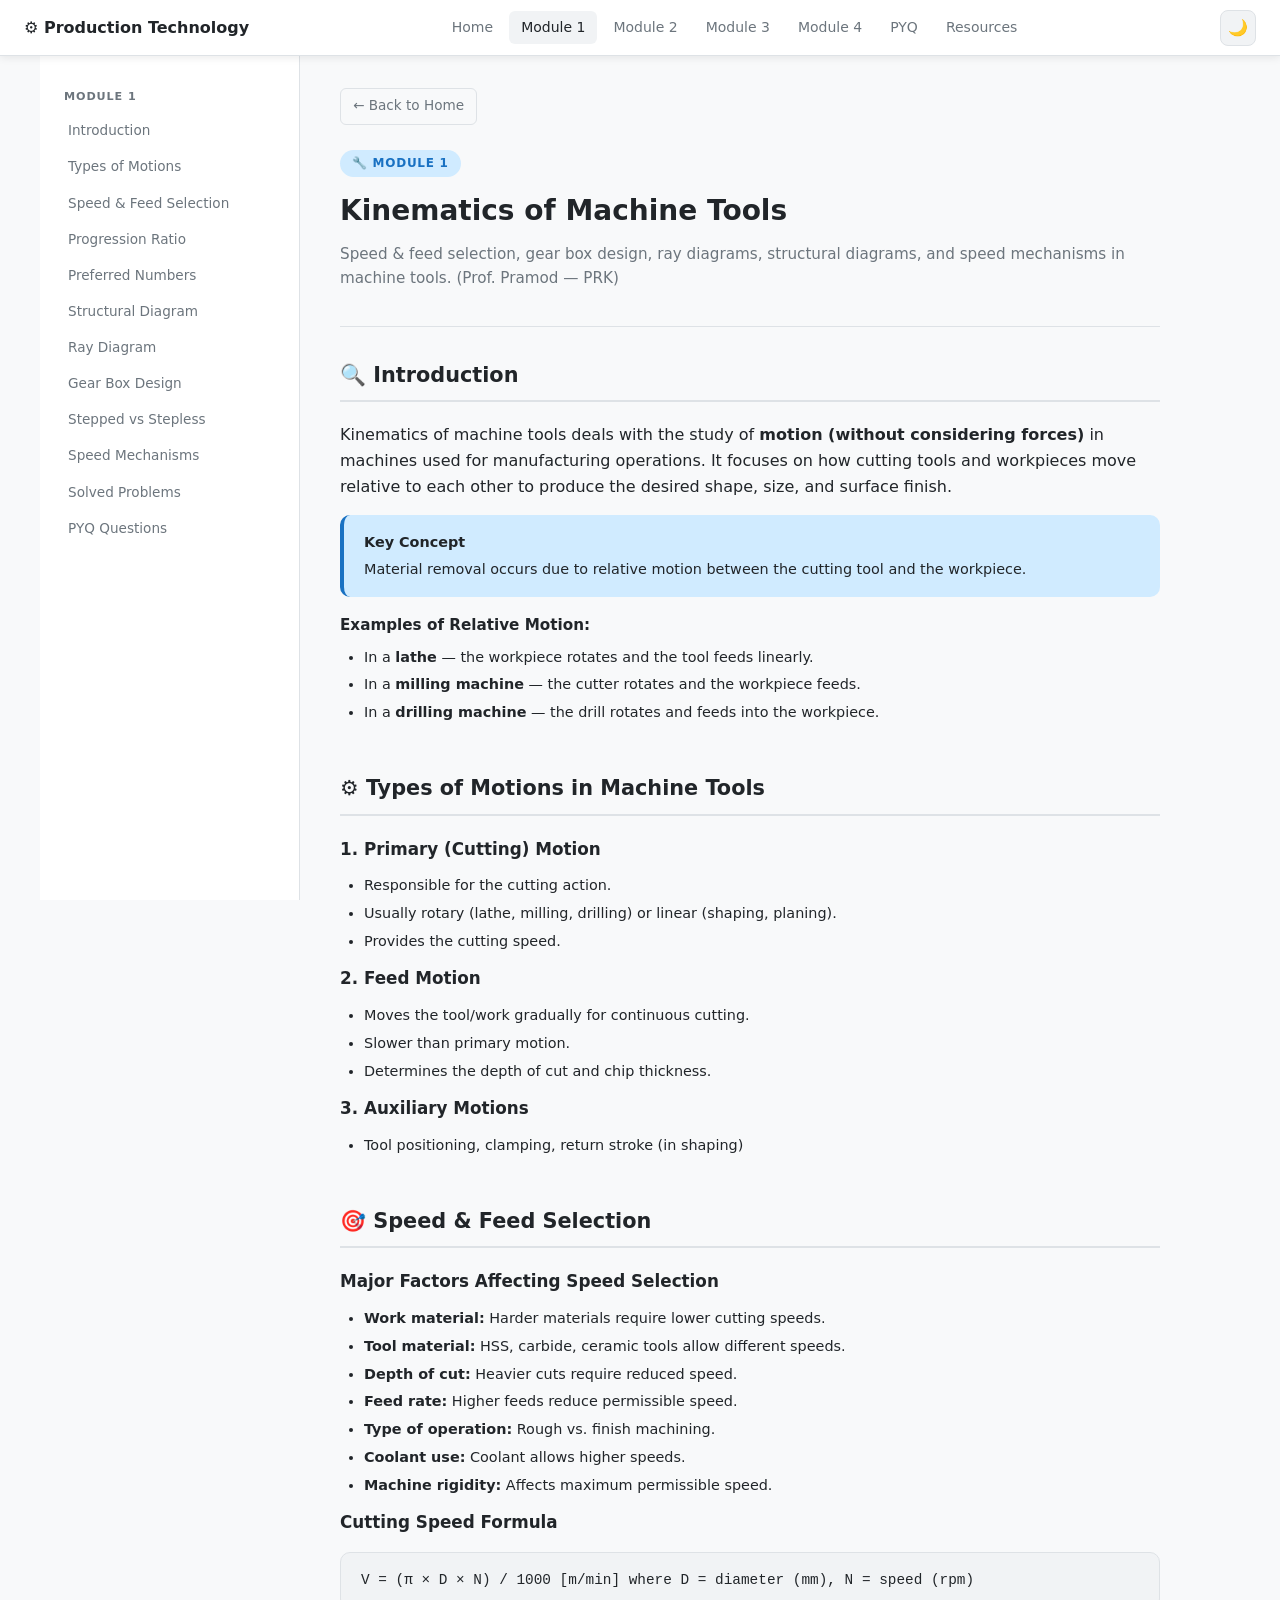
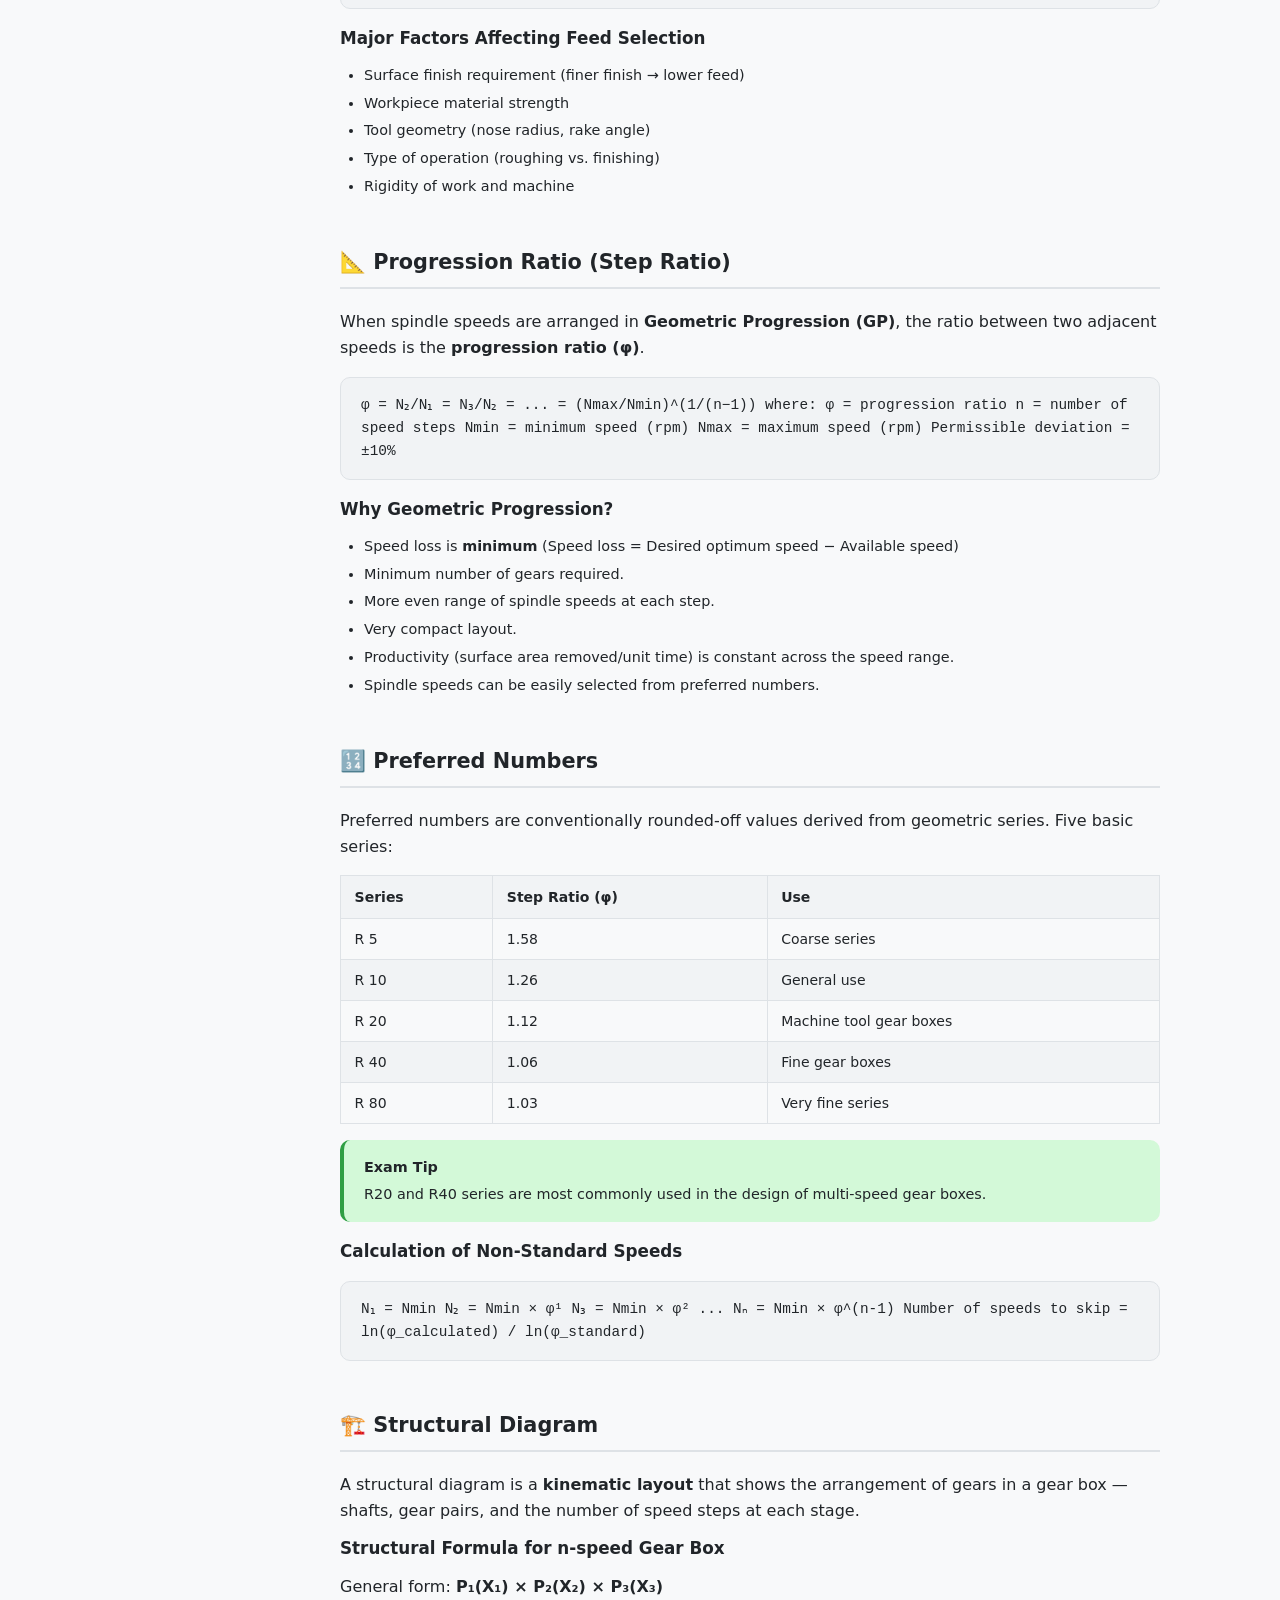
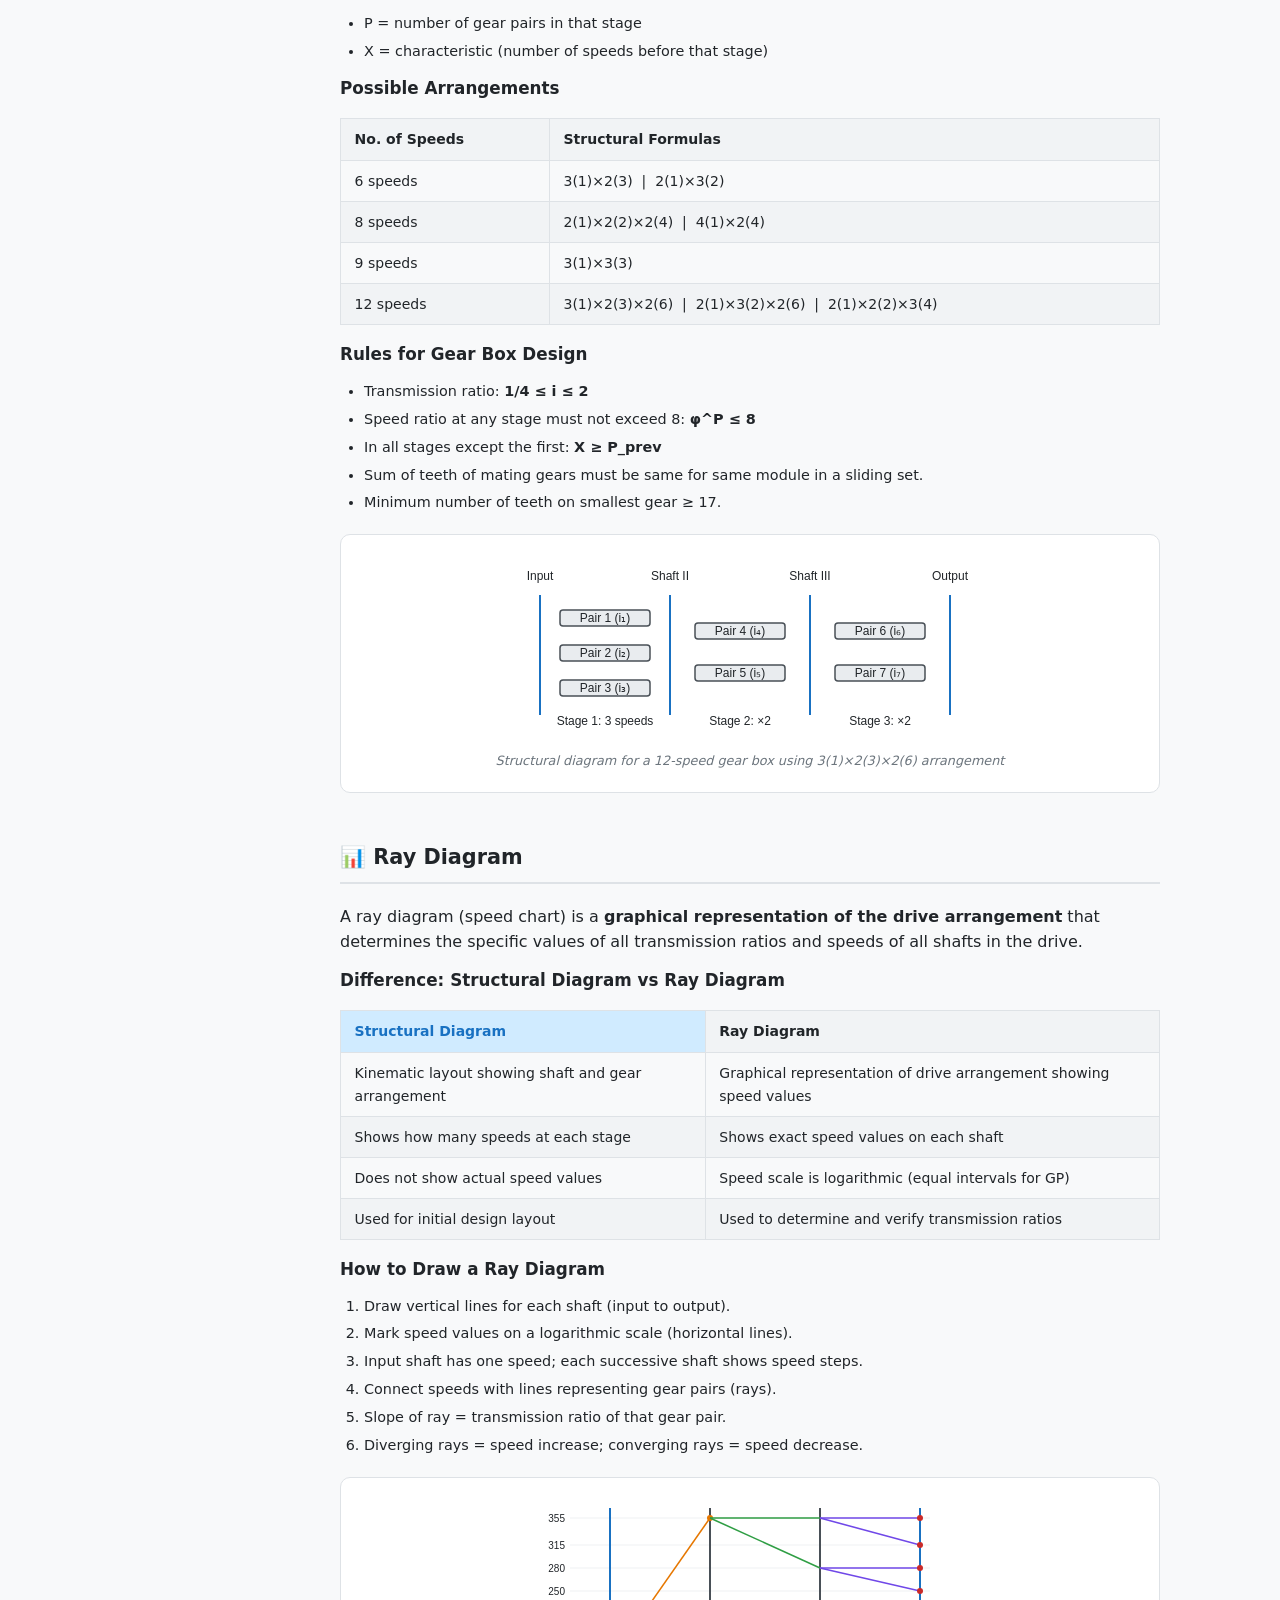
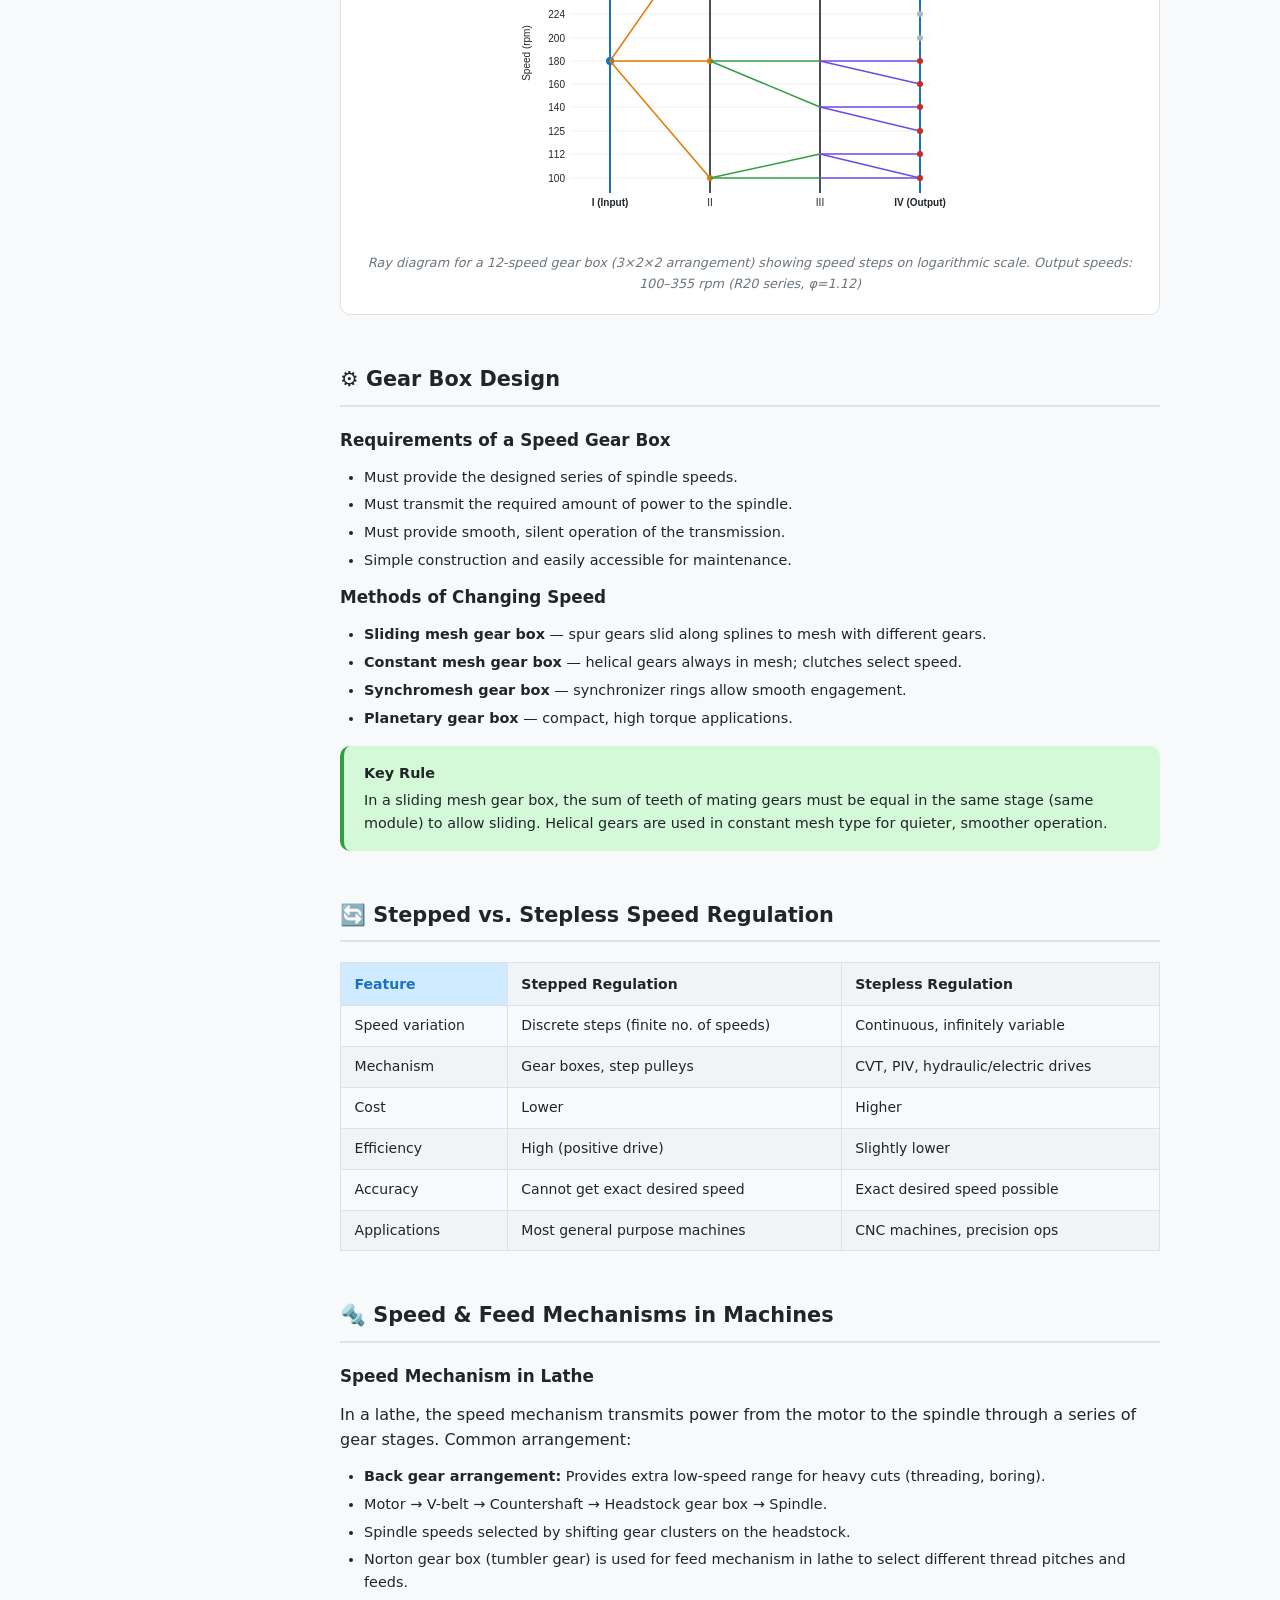
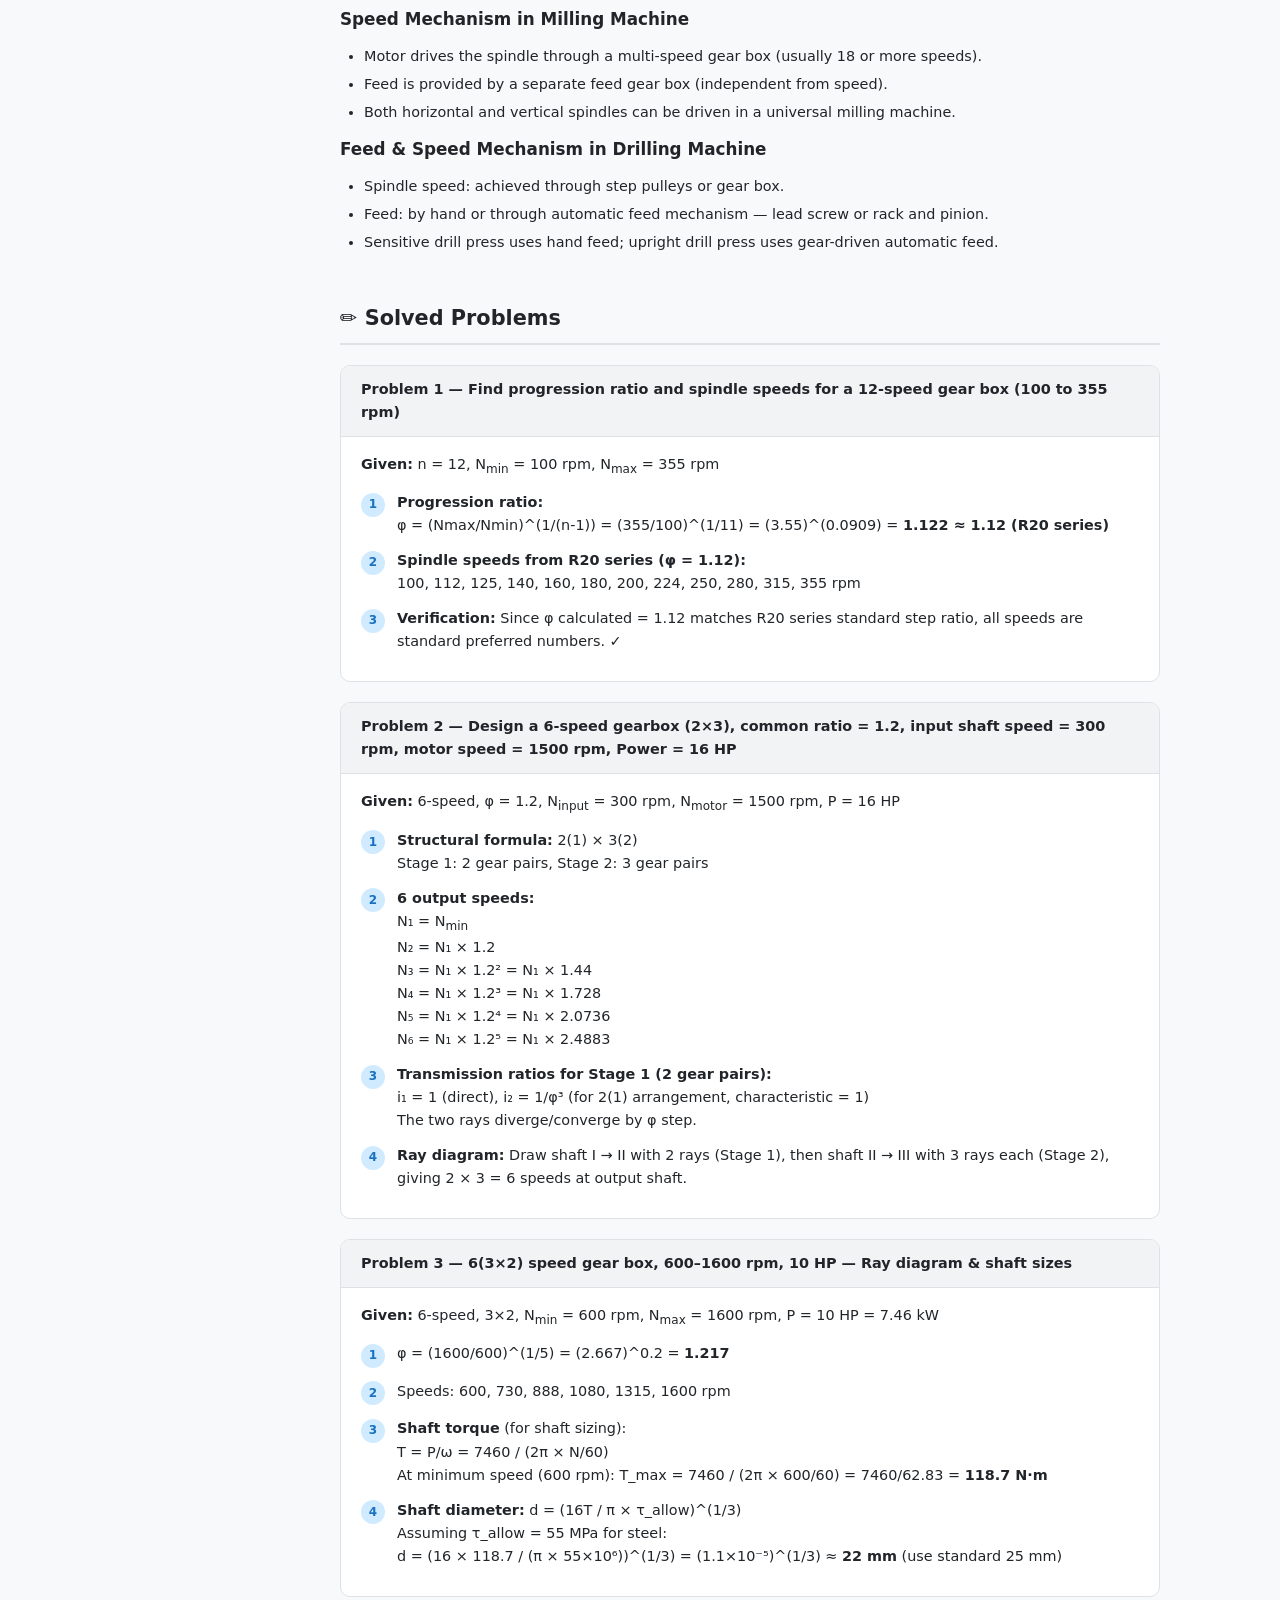
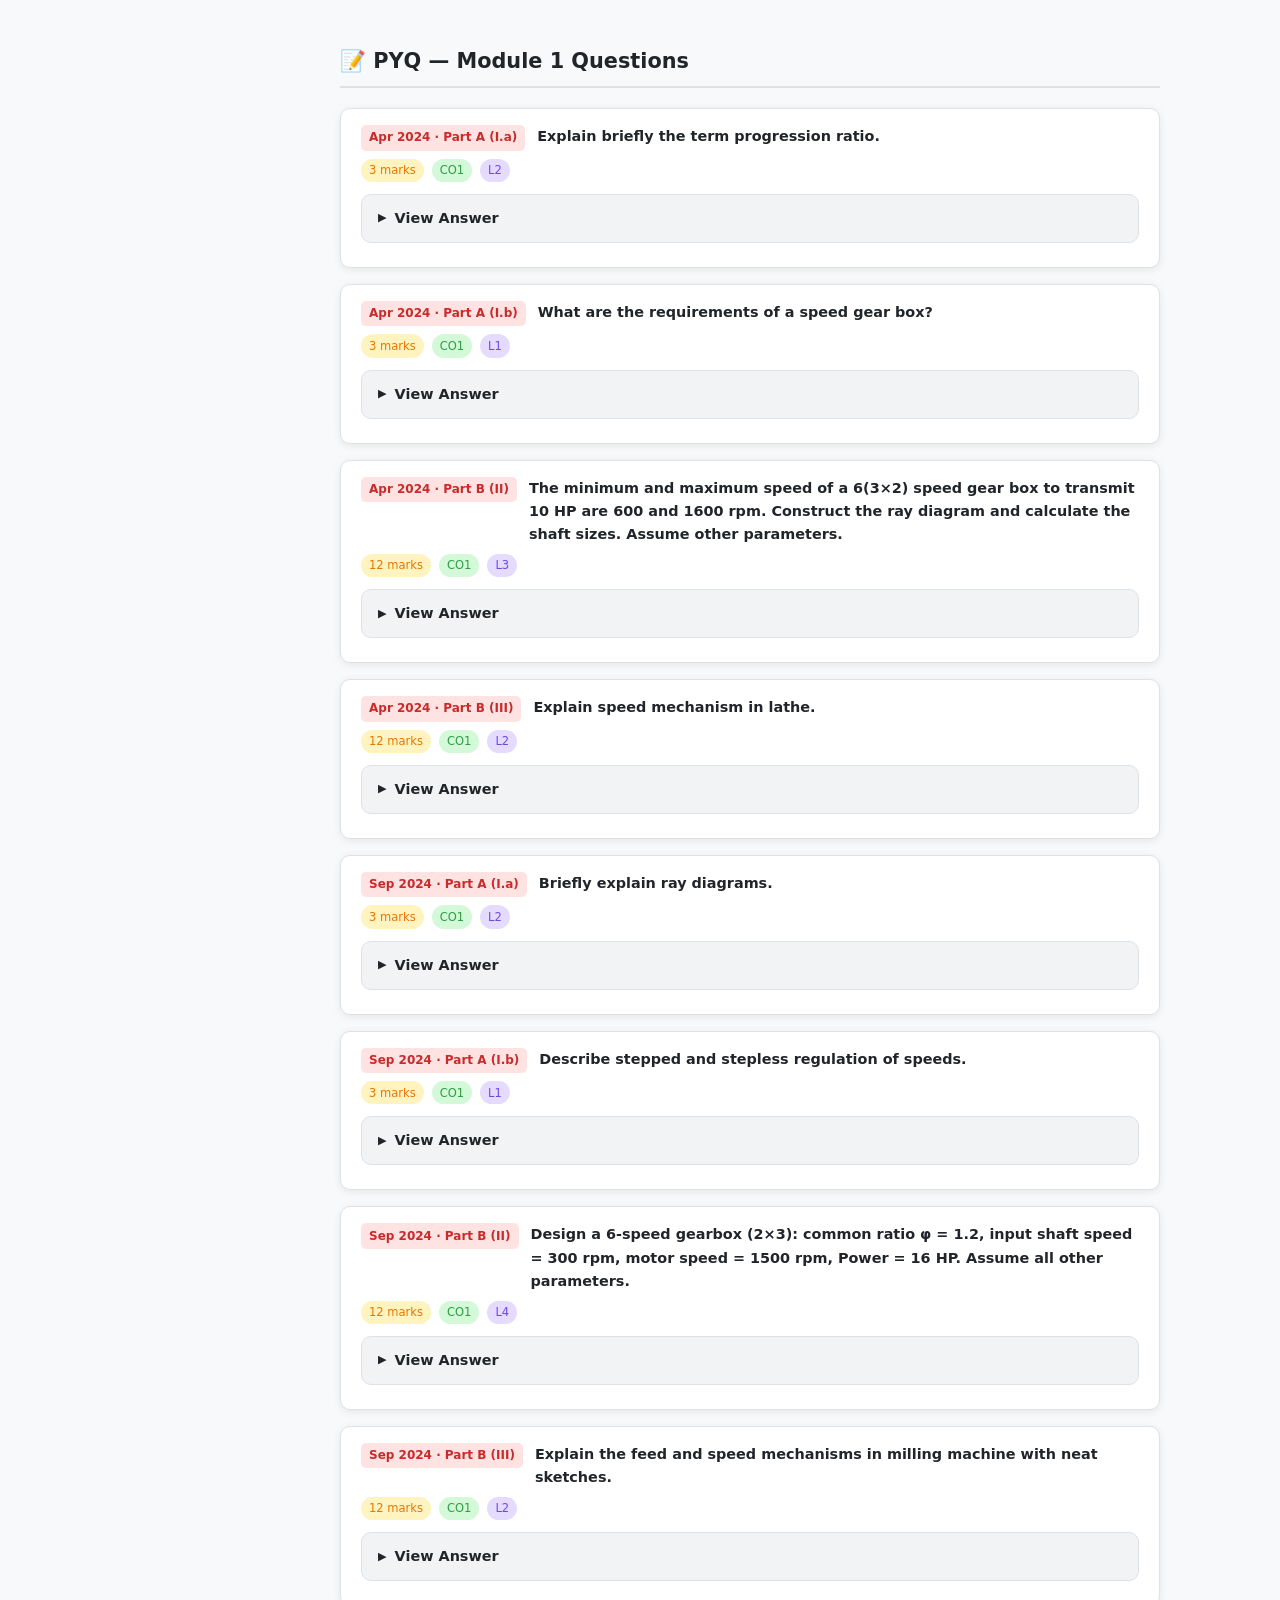
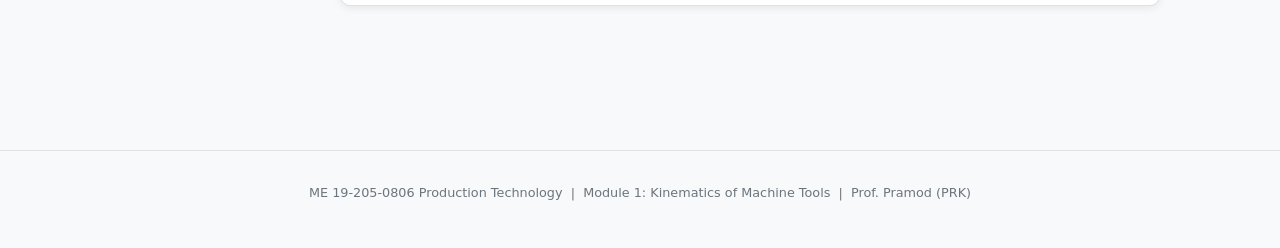
==== commit 33af7b87: "Add Resources link to navbar in all pages Co-Authored-By: Claude Opus 4.6 <noreply@anthropic.com>" ====
--- a/module1.html
+++ b/module1.html
@@ -16,6 +16,7 @@
     <a href="module3.html">Module 3</a>
     <a href="module4.html">Module 4</a>
     <a href="pyq.html">PYQ</a>
+    <a href="resources.html">Resources</a>
   </div>
   <button class="theme-btn" id="theme-btn">🌙</button>
 </nav>
